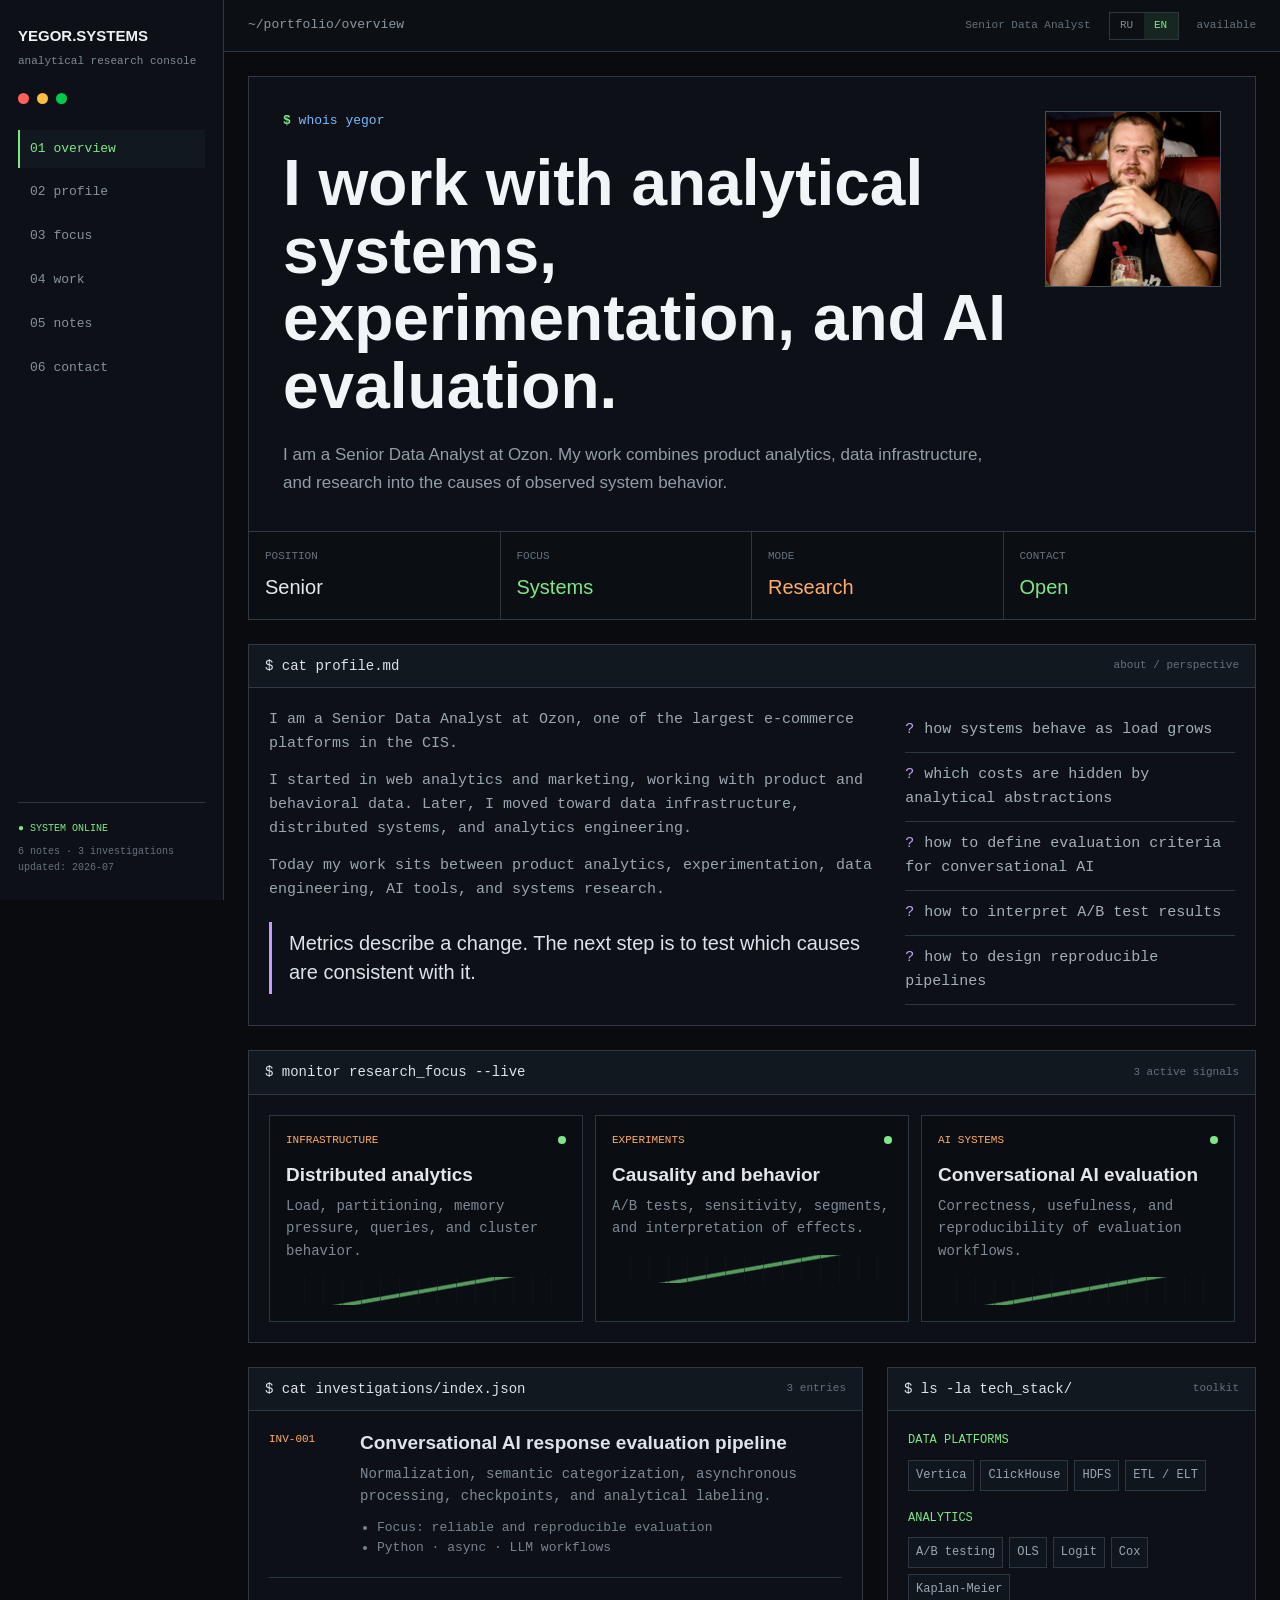
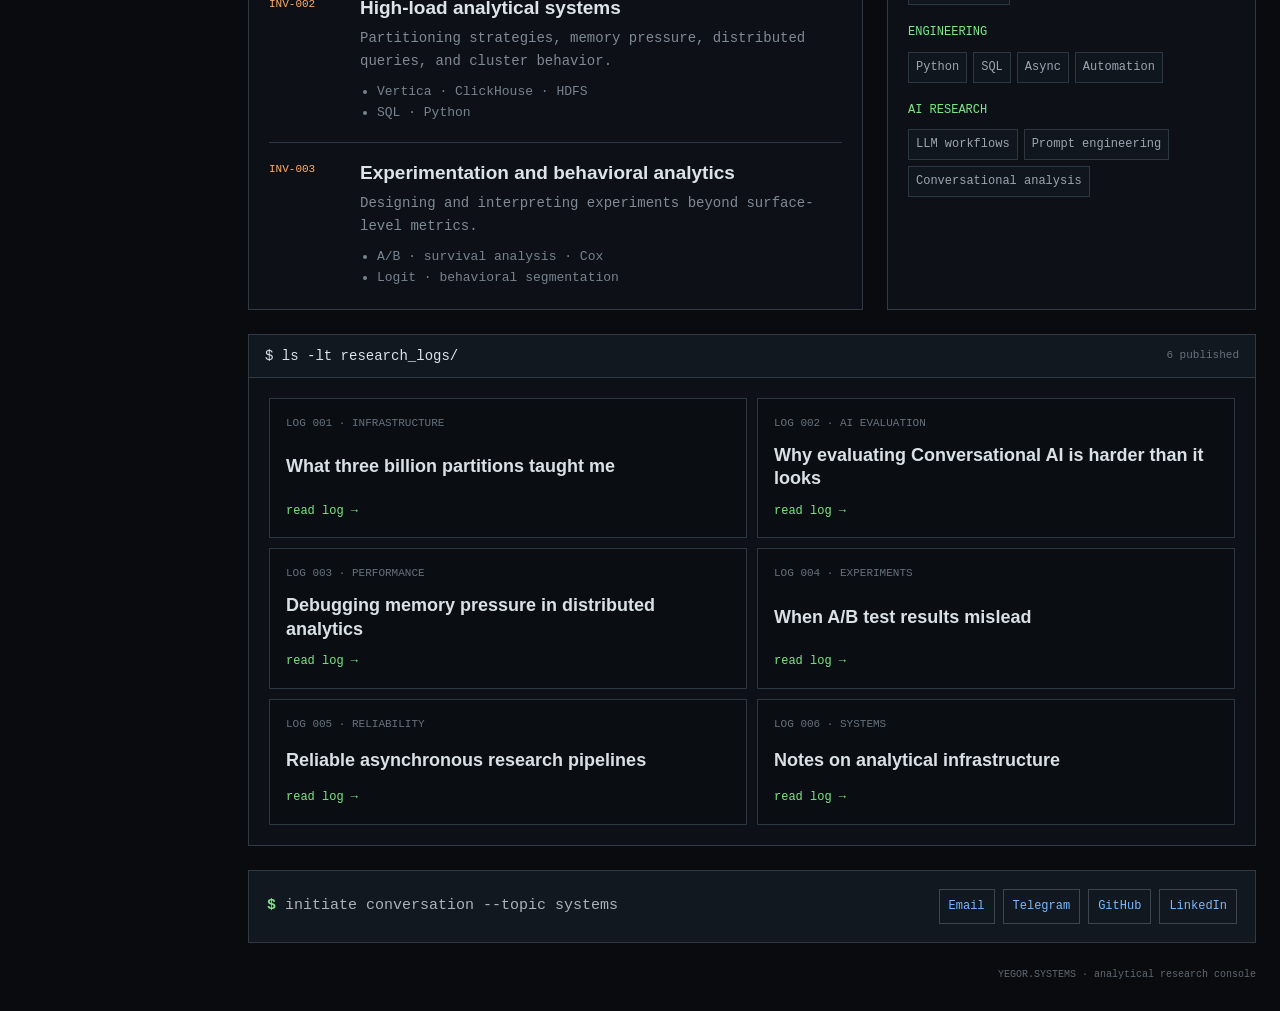
==== en/index.html @ 02c8247c "Add English locale and improve typography" ====
<!DOCTYPE html>
<html lang="en">
<head>
    <meta charset="UTF-8">
    <meta name="viewport" content="width=device-width, initial-scale=1.0">
    <meta name="description" content="Yegor Lukyanov's portfolio: analytical systems, experimentation, data infrastructure, and AI evaluation.">
    <title>Yegor Lukyanov | Analytical Systems</title>
    <link rel="canonical" href="https://luckyenough64.github.io/portfolio/en/">
    <link rel="alternate" hreflang="ru" href="https://luckyenough64.github.io/portfolio/">
    <link rel="alternate" hreflang="en" href="https://luckyenough64.github.io/portfolio/en/">
    <link rel="alternate" hreflang="x-default" href="https://luckyenough64.github.io/portfolio/">
    <link rel="stylesheet" href="../style.css">
    <script src="../site.js" defer></script>
</head>
<body data-language="en" data-locale-home="true">
    <div class="app">
        <aside class="sidebar" id="sidebar">
            <div class="sidebar-brand">YEGOR.SYSTEMS</div>
            <div class="sidebar-role">analytical research console</div>
            <div class="buttons" aria-label="Terminal easter eggs"><span class="button close"></span><span class="button minimize"></span><span class="button maximize"></span></div>
            <nav class="sidebar-nav" aria-label="Navigation"><a class="active" href="#overview">01 overview</a><a href="#about">02 profile</a><a href="#focus">03 focus</a><a href="#work">04 work</a><a href="#logs">05 notes</a><a href="#contacts">06 contact</a></nav>
            <div class="sidebar-footer"><div class="system-online">● SYSTEM ONLINE</div><div>6 notes · 3 investigations</div><div>updated: 2026-07</div></div>
        </aside>
        <main class="main">
            <header class="toolbar"><button class="mobile-menu" type="button" aria-controls="sidebar" aria-expanded="false">≡</button><span class="toolbar-crumb">~/portfolio/overview</span><div class="toolbar-meta"><span>Senior Data Analyst</span><nav class="language-switch" aria-label="Language"><a data-language="ru" href="../index.html">RU</a><a class="active" data-language="en" href="index.html" aria-current="page">EN</a></nav><span>available</span></div></header>
            <div class="dashboard">
                <section id="overview">
                    <div class="identity"><div><div class="command"><b>$</b> whois yegor</div><h1>I work with analytical systems, experimentation, and AI evaluation.</h1><p class="identity-copy">I am a Senior Data Analyst at Ozon. My work combines product analytics, data infrastructure, and research into the causes of observed system behavior.</p></div><img class="profile-photo" src="../photo-000.jpg" alt="Yegor Lukyanov"></div>
                    <div class="status-grid" aria-label="Profile summary"><div class="status-item"><div class="status-label">position</div><div class="status-value">Senior</div></div><div class="status-item"><div class="status-label">focus</div><div class="status-value green">Systems</div></div><div class="status-item"><div class="status-label">mode</div><div class="status-value orange">Research</div></div><div class="status-item"><div class="status-label">contact</div><div class="status-value green">Open</div></div></div>
                </section>
                <section class="console-section" id="about">
                    <header class="section-header"><h2>$ cat profile.md</h2><span>about / perspective</span></header>
                    <div class="section-body about-grid"><div class="about-copy"><p>I am a Senior Data Analyst at Ozon, one of the largest e-commerce platforms in the CIS.</p><p>I started in web analytics and marketing, working with product and behavioral data. Later, I moved toward data infrastructure, distributed systems, and analytics engineering.</p><p>Today my work sits between product analytics, experimentation, data engineering, AI tools, and systems research.</p><div class="about-quote">Metrics describe a change. The next step is to test which causes are consistent with it.</div></div><ul class="interest-list"><li>how systems behave as load grows</li><li>which costs are hidden by analytical abstractions</li><li>how to define evaluation criteria for conversational AI</li><li>how to interpret A/B test results</li><li>how to design reproducible pipelines</li></ul></div>
                </section>
                <section class="console-section" id="focus">
                    <header class="section-header"><h2>$ monitor research_focus --live</h2><span>3 active signals</span></header>
                    <div class="section-body signals"><article class="signal"><div class="signal-top"><small>INFRASTRUCTURE</small><i class="signal-dot"></i></div><h3>Distributed analytics</h3><p>Load, partitioning, memory pressure, queries, and cluster behavior.</p><div class="trace"></div></article><article class="signal"><div class="signal-top"><small>EXPERIMENTS</small><i class="signal-dot"></i></div><h3>Causality and behavior</h3><p>A/B tests, sensitivity, segments, and interpretation of effects.</p><div class="trace"></div></article><article class="signal"><div class="signal-top"><small>AI SYSTEMS</small><i class="signal-dot"></i></div><h3>Conversational AI evaluation</h3><p>Correctness, usefulness, and reproducibility of evaluation workflows.</p><div class="trace"></div></article></div>
                </section>
                <div class="workspace" id="work">
                    <section class="console-section"><header class="section-header"><h2>$ cat investigations/index.json</h2><span>3 entries</span></header><div class="section-body"><article class="investigation"><span class="investigation-code">INV-001</span><div><h3>Conversational AI response evaluation pipeline</h3><p>Normalization, semantic categorization, asynchronous processing, checkpoints, and analytical labeling.</p><ul><li>Focus: reliable and reproducible evaluation</li><li>Python · async · LLM workflows</li></ul></div></article><article class="investigation"><span class="investigation-code">INV-002</span><div><h3>High-load analytical systems</h3><p>Partitioning strategies, memory pressure, distributed queries, and cluster behavior.</p><ul><li>Vertica · ClickHouse · HDFS</li><li>SQL · Python</li></ul></div></article><article class="investigation"><span class="investigation-code">INV-003</span><div><h3>Experimentation and behavioral analytics</h3><p>Designing and interpreting experiments beyond surface-level metrics.</p><ul><li>A/B · survival analysis · Cox</li><li>Logit · behavioral segmentation</li></ul></div></article></div></section>
                    <section class="console-section"><header class="section-header"><h2>$ ls -la tech_stack/</h2><span>toolkit</span></header><div class="section-body technology-groups"><div class="technology-group"><h3>Data platforms</h3><div class="tags"><span class="tag">Vertica</span><span class="tag">ClickHouse</span><span class="tag">HDFS</span><span class="tag">ETL / ELT</span></div></div><div class="technology-group"><h3>Analytics</h3><div class="tags"><span class="tag">A/B testing</span><span class="tag">OLS</span><span class="tag">Logit</span><span class="tag">Cox</span><span class="tag">Kaplan-Meier</span></div></div><div class="technology-group"><h3>Engineering</h3><div class="tags"><span class="tag">Python</span><span class="tag">SQL</span><span class="tag">Async</span><span class="tag">Automation</span></div></div><div class="technology-group"><h3>AI research</h3><div class="tags"><span class="tag">LLM workflows</span><span class="tag">Prompt engineering</span><span class="tag">Conversational analysis</span></div></div></div></section>
                </div>
                <section class="console-section" id="logs"><header class="section-header"><h2>$ ls -lt research_logs/</h2><span>6 published</span></header><div class="section-body logs"><a class="log-card" href="blog/3-billion-partitions.html"><time>LOG 001 · INFRASTRUCTURE</time><h3>What three billion partitions taught me</h3><span>read log →</span></a><a class="log-card" href="blog/conversational-ai-evaluation.html"><time>LOG 002 · AI EVALUATION</time><h3>Why evaluating Conversational AI is harder than it looks</h3><span>read log →</span></a><a class="log-card" href="blog/memory-pressure.html"><time>LOG 003 · PERFORMANCE</time><h3>Debugging memory pressure in distributed analytics</h3><span>read log →</span></a><a class="log-card" href="blog/ab-tests-lie.html"><time>LOG 004 · EXPERIMENTS</time><h3>When A/B test results mislead</h3><span>read log →</span></a><a class="log-card" href="blog/research-pipelines.html"><time>LOG 005 · RELIABILITY</time><h3>Reliable asynchronous research pipelines</h3><span>read log →</span></a><a class="log-card" href="blog/analytical-infrastructure-notes.html"><time>LOG 006 · SYSTEMS</time><h3>Notes on analytical infrastructure</h3><span>read log →</span></a></div></section>
                <section class="contactbar" id="contacts"><p><b>$</b> initiate conversation --topic systems</p><div class="contact-links"><a href="mailto:yegor2010yy@yahoo.com">Email</a><a href="https://t.me/luckyenough" target="_blank" rel="noopener noreferrer">Telegram</a><a href="https://github.com/Luckyenough64" target="_blank" rel="noopener noreferrer">GitHub</a><a href="https://www.linkedin.com/in/luckyenough/" target="_blank" rel="noopener noreferrer">LinkedIn</a></div></section>
                <footer class="page-footer">YEGOR.SYSTEMS · analytical research console</footer>
            </div>
        </main>
    </div>
</body>
</html>
---- style.css ----
:root {
    --bg: #090b0f;
    --panel: #0d1117;
    --panel-raised: #121820;
    --panel-deep: #0a0e13;
    --border: #2d3741;
    --border-strong: #45515d;
    --text: #c9d0d7;
    --text-strong: #eef2f6;
    --muted: #7f8a95;
    --faint: #66717c;
    --green: #7ee787;
    --blue: #78b9ff;
    --orange: #ffac66;
    --purple: #c49cff;
    --sidebar: 224px;
}

* {
    box-sizing: border-box;
    margin: 0;
    padding: 0;
}

html {
    scroll-behavior: smooth;
    scrollbar-color: var(--border-strong) var(--bg);
    scrollbar-width: thin;
}

body {
    background: var(--bg);
    color: var(--text);
    font-family: "Courier New", Courier, monospace;
    font-size: 15px;
    line-height: 1.6;
    min-height: 100vh;
}

body::-webkit-scrollbar {
    width: 10px;
}

body::-webkit-scrollbar-track {
    background: var(--bg);
}

body::-webkit-scrollbar-thumb {
    background: var(--border-strong);
    border: 2px solid var(--bg);
    border-radius: 999px;
}

a {
    color: inherit;
    text-decoration: none;
}

button {
    font: inherit;
}

.app {
    display: grid;
    grid-template-columns: var(--sidebar) minmax(0, 1fr);
    min-height: 100vh;
}

.sidebar {
    background: var(--panel);
    border-right: 1px solid var(--border);
    display: flex;
    flex-direction: column;
    height: 100vh;
    padding: 24px 18px;
    position: sticky;
    top: 0;
    z-index: 20;
}

.sidebar-brand {
    color: var(--text-strong);
    font-family: Arial, sans-serif;
    font-size: 15px;
    font-weight: 700;
    margin-bottom: 5px;
}

.sidebar-role {
    color: var(--muted);
    font-size: 11px;
    margin-bottom: 22px;
}

.buttons {
    display: flex;
    gap: 8px;
    margin-bottom: 26px;
}

.button {
    border-radius: 50%;
    cursor: pointer;
    height: 11px;
    transition: box-shadow .2s ease, transform .2s ease;
    width: 11px;
}

.button:hover,
.button:focus-visible {
    box-shadow: 0 0 0 4px rgba(255, 255, 255, .08);
    outline: none;
    transform: scale(1.14);
}

.button.close { background: #ff605c; }
.button.minimize { background: #ffbd44; }
.button.maximize { background: #00ca4e; }

.sidebar-nav {
    display: grid;
    gap: 5px;
}

.sidebar-nav a {
    border-left: 2px solid transparent;
    color: #87919c;
    font-size: 13px;
    padding: 9px 10px;
    transition: background .2s ease, border-color .2s ease, color .2s ease;
}

.sidebar-nav a:hover,
.sidebar-nav a.active {
    background: var(--panel-raised);
    border-left-color: var(--green);
    color: var(--green);
}

.sidebar-footer {
    border-top: 1px solid var(--border);
    color: var(--faint);
    font-size: 10px;
    margin-top: auto;
    padding-top: 18px;
}

.system-online {
    color: var(--green);
    margin-bottom: 7px;
    animation: system-pulse 2.8s ease-in-out infinite;
}

.main {
    min-width: 0;
}

.toolbar {
    align-items: center;
    backdrop-filter: blur(10px);
    background: rgba(13, 17, 23, .94);
    border-bottom: 1px solid var(--border);
    display: flex;
    height: 52px;
    justify-content: space-between;
    padding: 0 24px;
    position: sticky;
    top: 0;
    z-index: 15;
}

.reading-progress {
    background: linear-gradient(90deg, var(--green), var(--blue));
    bottom: -1px;
    height: 2px;
    left: 0;
    position: absolute;
    right: 0;
    transform: scaleX(0);
    transform-origin: left center;
    will-change: transform;
}

.toolbar-crumb {
    color: #8b96a1;
    font-size: 13px;
}

.toolbar-meta {
    align-items: center;
    color: var(--faint);
    display: flex;
    font-size: 11px;
    gap: 18px;
}

.language-switch {
    align-items: center;
    border: 1px solid var(--border);
    display: inline-flex;
    height: 28px;
}

.language-switch a {
    align-items: center;
    color: var(--muted);
    display: flex;
    font-size: 11px;
    height: 100%;
    justify-content: center;
    min-width: 34px;
    transition: background .2s ease, color .2s ease;
}

.language-switch a:hover {
    color: var(--text-strong);
}

.language-switch a.active {
    background: rgba(126, 231, 135, .1);
    color: var(--green);
}

.mobile-menu {
    background: transparent;
    border: 1px solid var(--border);
    color: var(--green);
    cursor: pointer;
    display: none;
    height: 32px;
    width: 36px;
}

.menu-backdrop {
    background: rgba(3, 5, 8, .68);
    border: 0;
    bottom: 0;
    cursor: default;
    left: 0;
    opacity: 0;
    pointer-events: none;
    position: fixed;
    right: 0;
    top: 52px;
    transition: opacity .28s ease, visibility .28s ease;
    visibility: hidden;
    z-index: 25;
}

.menu-backdrop.is-visible {
    opacity: 1;
    pointer-events: auto;
    visibility: visible;
}

body.menu-open {
    overflow: hidden;
}

.dashboard {
    margin: 0 auto;
    max-width: 1320px;
    padding: 24px;
}

.identity {
    background: var(--panel);
    border: 1px solid #313a44;
    display: grid;
    gap: 30px;
    grid-template-columns: minmax(0, 1fr) 176px;
    padding: 34px;
}

.command {
    color: var(--blue);
    font-size: 13px;
    margin-bottom: 18px;
}

.command b {
    color: var(--green);
}

.identity h1 {
    color: #f2f5f7;
    font-family: Arial, sans-serif;
    font-size: clamp(36px, 5vw, 64px);
    font-weight: 650;
    letter-spacing: 0;
    line-height: 1.06;
    margin-bottom: 20px;
    max-width: 900px;
}

.identity-copy {
    color: #929da8;
    font-family: Arial, sans-serif;
    font-size: 17px;
    line-height: 1.65;
    max-width: 780px;
}

.profile-photo {
    aspect-ratio: 1;
    border: 1px solid var(--border-strong);
    filter: contrast(1.06) saturate(.82);
    object-fit: cover;
    width: 176px;
}

.status-grid {
    border: 1px solid #313a44;
    border-top: 0;
    display: grid;
    grid-template-columns: repeat(4, minmax(0, 1fr));
}

.status-item {
    background: #0b0f14;
    border-right: 1px solid var(--border);
    padding: 16px;
}

.status-item:last-child {
    border-right: 0;
}

.status-label {
    color: var(--faint);
    font-size: 11px;
    margin-bottom: 5px;
    text-transform: uppercase;
}

.status-value {
    color: #e4e9ed;
    font-family: Arial, sans-serif;
    font-size: 20px;
}

.status-value.green { color: var(--green); }
.status-value.orange { color: var(--orange); }

.console-section {
    background: var(--panel);
    border: 1px solid #313a44;
    margin-top: 24px;
    scroll-margin-top: 72px;
}

.section-header {
    align-items: center;
    background: var(--panel-raised);
    border-bottom: 1px solid #313a44;
    display: flex;
    justify-content: space-between;
    min-height: 43px;
    padding: 10px 16px;
}

.section-header h2 {
    color: #dce3e9;
    font-size: 14px;
    font-weight: 400;
    letter-spacing: 0;
}

.section-header span {
    color: var(--faint);
    font-size: 11px;
}

.section-body {
    padding: 20px;
}

.about-grid {
    display: grid;
    gap: 24px;
    grid-template-columns: minmax(0, 1.3fr) minmax(260px, .7fr);
}

.about-copy p {
    color: #9ba6b0;
    margin-bottom: 13px;
}

.about-copy p:last-child {
    margin-bottom: 0;
}

.about-quote {
    border-left: 3px solid var(--purple);
    color: #dce3e9;
    font-family: Arial, sans-serif;
    font-size: 20px;
    line-height: 1.45;
    margin-top: 20px;
    padding: 7px 0 7px 17px;
}

.interest-list {
    list-style: none;
}

.interest-list li {
    border-bottom: 1px solid var(--border);
    color: #a4afb8;
    padding: 10px 0;
}

.interest-list li::before {
    color: var(--purple);
    content: "?";
    margin-right: 10px;
}

.signals {
    display: grid;
    gap: 12px;
    grid-template-columns: repeat(3, minmax(0, 1fr));
}

.signal {
    background: var(--panel-deep);
    border: 1px solid var(--border);
    padding: 16px;
}

.signal-top {
    align-items: center;
    display: flex;
    justify-content: space-between;
    margin-bottom: 14px;
}

.signal-top small {
    color: var(--orange);
    font-size: 11px;
}

.signal-dot {
    background: var(--green);
    border-radius: 50%;
    box-shadow: 0 0 0 0 rgba(126, 231, 135, .45);
    height: 8px;
    width: 8px;
    animation: signal-pulse 2.6s ease-out infinite;
}

.signal h3 {
    color: #e1e7ec;
    font-family: Arial, sans-serif;
    font-size: 19px;
    letter-spacing: 0;
    line-height: 1.25;
    margin-bottom: 8px;
}

.signal p {
    color: var(--muted);
    font-size: 14px;
}

.trace {
    background:
        repeating-linear-gradient(90deg, transparent 0 18px, #17212a 19px),
        linear-gradient(170deg, transparent 46%, var(--green) 48%, var(--green) 51%, transparent 53%);
    height: 28px;
    margin-top: 15px;
    opacity: .65;
    animation: trace-drift 8s linear infinite;
}

.workspace {
    display: grid;
    gap: 24px;
    grid-template-columns: minmax(0, 1.25fr) minmax(300px, .75fr);
    margin-top: 24px;
}

.workspace .console-section {
    margin-top: 0;
}

.investigation {
    align-items: start;
    border-bottom: 1px solid var(--border);
    display: grid;
    gap: 15px;
    grid-template-columns: 76px minmax(0, 1fr);
    padding: 18px 0;
}

.investigation:first-child { padding-top: 0; }
.investigation:last-child { border-bottom: 0; padding-bottom: 0; }

.investigation-code {
    color: var(--orange);
    font-size: 11px;
}

.investigation h3 {
    color: #dce3e9;
    font-family: Arial, sans-serif;
    font-size: 19px;
    letter-spacing: 0;
    line-height: 1.28;
    margin-bottom: 7px;
}

.investigation p {
    color: var(--muted);
    font-size: 14px;
}

.investigation ul {
    color: #77838e;
    font-size: 13px;
    margin: 10px 0 0 17px;
}

.technology-groups {
    display: grid;
    gap: 18px;
}

.technology-group h3 {
    color: var(--green);
    font-size: 12px;
    font-weight: 400;
    margin-bottom: 9px;
    text-transform: uppercase;
}

.tags {
    display: flex;
    flex-wrap: wrap;
    gap: 6px;
}

.tag {
    background: #10161e;
    border: 1px solid var(--border);
    color: #9ba6b0;
    font-size: 12px;
    padding: 5px 7px;
}

.logs {
    display: grid;
    gap: 10px;
    grid-template-columns: repeat(2, minmax(0, 1fr));
}

.log-card {
    background: var(--panel-deep);
    border: 1px solid var(--border);
    display: flex;
    flex-direction: column;
    justify-content: space-between;
    min-height: 126px;
    padding: 16px;
    transition: background .2s ease, border-color .2s ease, transform .2s ease;
}

.log-card:hover {
    background: #101720;
    border-color: #526170;
    transform: translateY(-2px);
}

.log-card time {
    color: var(--faint);
    font-size: 11px;
}

.log-card h3 {
    color: #d9e0e6;
    font-family: Arial, sans-serif;
    font-size: 18px;
    letter-spacing: 0;
    line-height: 1.32;
    margin: 11px 0;
}

.log-card span {
    color: var(--green);
    font-size: 12px;
}

.contactbar {
    align-items: center;
    background: var(--panel-raised);
    border: 1px solid #313a44;
    display: flex;
    gap: 24px;
    justify-content: space-between;
    margin-top: 24px;
    padding: 18px;
    scroll-margin-top: 72px;
}

.contactbar p {
    color: #a9b3bc;
}

.contactbar p b {
    color: var(--green);
}

.contact-links {
    display: flex;
    flex-wrap: wrap;
    gap: 8px;
}

.contact-links a {
    border: 1px solid #3b4651;
    color: var(--blue);
    font-size: 12px;
    padding: 7px 9px;
    transition: background .2s ease, border-color .2s ease;
}

.contact-links a:hover {
    background: #17202a;
    border-color: var(--blue);
}

.page-footer {
    color: #5f6973;
    font-size: 10px;
    padding: 24px 0 4px;
    text-align: right;
}

/* Article detail */
.article-dashboard {
    margin: 0 auto;
    max-width: 1080px;
    padding: 24px;
}

.article-shell {
    background: var(--panel);
    border: 1px solid #313a44;
}

.article-commandbar {
    align-items: center;
    background: var(--panel-raised);
    border-bottom: 1px solid #313a44;
    color: var(--blue);
    display: flex;
    font-size: 12px;
    justify-content: space-between;
    padding: 12px 16px;
}

.article-commandbar b {
    color: var(--green);
}

.article-body {
    margin: 0 auto;
    max-width: 850px;
    padding: 38px 34px 48px;
}

.back-link,
.next-link {
    color: var(--blue);
    display: inline-block;
    font-size: 12px;
    text-decoration: none;
}

.back-link:hover,
.next-link:hover {
    color: var(--green);
}

.article-hero {
    border-bottom: 1px solid var(--border);
    margin: 27px 0 40px;
    padding-bottom: 30px;
}

.article-kicker {
    color: var(--orange);
    font-size: 12px;
    margin-bottom: 13px;
    text-transform: uppercase;
}

.article h1 {
    color: var(--text-strong);
    font-family: Arial, sans-serif;
    font-size: clamp(34px, 5vw, 50px);
    font-weight: 650;
    letter-spacing: 0;
    line-height: 1.08;
    margin-bottom: 18px;
}

.article-subtitle {
    color: #a0abb5;
    font-family: Arial, sans-serif;
    font-size: 19px;
    line-height: 1.6;
}

.article-stats {
    display: grid;
    gap: 8px;
    grid-template-columns: repeat(3, minmax(0, 1fr));
    margin-top: 24px;
}

.article-stats span {
    background: var(--panel-deep);
    border: 1px solid var(--border);
    color: var(--muted);
    font-size: 12px;
    padding: 11px;
}

.article-stats strong {
    color: var(--green);
    display: block;
    font-family: Arial, sans-serif;
    font-size: 18px;
    margin-bottom: 2px;
}

.article-section {
    margin-bottom: 42px;
}

.article h2 {
    color: var(--green);
    font-family: Arial, sans-serif;
    font-size: 24px;
    letter-spacing: 0;
    line-height: 1.3;
    margin-bottom: 16px;
}

.article h3 {
    color: var(--text-strong);
    font-family: Arial, sans-serif;
    font-size: 18px;
    letter-spacing: 0;
    line-height: 1.4;
    margin-bottom: 8px;
}

.article p {
    color: #aeb7bf;
    font-size: 16px;
    margin-bottom: 14px;
}

.compact-list {
    margin: 14px 0 19px 22px;
}

.compact-list li {
    color: #929da8;
    font-size: 15px;
    margin-bottom: 6px;
}

.article blockquote {
    border-left: 3px solid var(--purple);
    color: #e1e7ec;
    font-family: Arial, sans-serif;
    font-size: 20px;
    line-height: 1.5;
    margin: 23px 0;
    padding: 6px 0 6px 19px;
}

.article-note {
    background: rgba(196, 156, 255, .06);
    border: 1px solid #41384f;
    margin: 22px 0;
    padding: 17px;
}

.article-note p:last-child {
    margin-bottom: 0;
}

.article pre {
    background: #080b0f;
    border: 1px solid var(--border);
    border-left: 3px solid var(--green);
    color: #e6edf3;
    margin: 18px 0;
    overflow-x: auto;
    padding: 16px;
}

.article code {
    color: var(--orange);
    font-family: "Courier New", monospace;
    font-size: 14px;
}

.lesson-list {
    display: grid;
    gap: 12px;
    grid-template-columns: repeat(2, minmax(0, 1fr));
}

.lesson-list > div {
    background: var(--panel-deep);
    border: 1px solid var(--border);
    border-left: 3px solid var(--orange);
    padding: 15px;
}

.lesson-list span {
    color: var(--orange);
    display: block;
    font-size: 10px;
    margin-bottom: 7px;
}

.lesson-list p {
    color: var(--muted);
    font-size: 13px;
    margin-bottom: 0;
}

.article-conclusion {
    border-top: 1px solid var(--border);
    padding-top: 32px;
}

.article-nav {
    align-items: center;
    border-top: 1px solid var(--border);
    display: flex;
    gap: 18px;
    justify-content: space-between;
    margin-top: 48px;
    padding-top: 25px;
}

/* Traffic light modal */
.traffic-overlay {
    align-items: center;
    background: rgba(4, 6, 9, .78);
    display: none;
    inset: 0;
    justify-content: center;
    padding: 22px;
    position: fixed;
    z-index: 100;
}

.traffic-overlay.is-open { display: flex; }

.traffic-modal {
    background: var(--panel);
    border: 1px solid var(--border-strong);
    box-shadow: 0 24px 80px rgba(0, 0, 0, .62);
    max-width: 600px;
    width: 100%;
}

.traffic-modal-header {
    align-items: center;
    background: var(--panel-raised);
    border-bottom: 1px solid var(--border);
    display: flex;
    gap: 10px;
    padding: 12px 15px;
}

.traffic-dot {
    border-radius: 50%;
    height: 9px;
    width: 9px;
}

.traffic-dot.close { background: #ff605c; }
.traffic-dot.minimize { background: #ffbd44; }
.traffic-dot.maximize { background: #00ca4e; }

.traffic-modal-title {
    color: var(--muted);
    font-size: 11px;
}

.traffic-modal-body {
    padding: 23px;
}

.traffic-modal-body h2 {
    color: var(--text-strong);
    font-family: Arial, sans-serif;
    font-size: 22px;
    letter-spacing: 0;
    margin-bottom: 13px;
}

.traffic-modal-body p,
.traffic-modal-body li {
    color: #a8b2bb;
}

.traffic-modal-body p { margin-bottom: 13px; }
.traffic-modal-body ul { margin: 12px 0 18px 21px; }

.traffic-modal-actions {
    display: flex;
    flex-wrap: wrap;
    gap: 9px;
    margin-top: 19px;
}

.traffic-action {
    background: var(--panel-raised);
    border: 1px solid var(--border-strong);
    color: var(--blue);
    cursor: pointer;
    font-size: 11px;
    padding: 8px 11px;
}

.traffic-action.primary {
    border-color: var(--green);
    color: var(--green);
}

.traffic-action:hover { background: #18212b; }

/* Motion system */
.boot-item {
    opacity: 0;
    transform: translateY(10px);
}

.boot-item.is-visible {
    opacity: 1;
    transform: translateY(0);
    transition: opacity .42s ease var(--boot-delay, 0ms), transform .42s ease var(--boot-delay, 0ms);
}

.reveal-item {
    opacity: 0;
    transform: translateY(18px);
}

.reveal-item.is-visible {
    opacity: 1;
    transform: translateY(0);
    transition: opacity .52s ease, transform .52s ease;
}

@keyframes system-pulse {
    0%, 100% { opacity: .66; }
    50% { opacity: 1; }
}

@keyframes signal-pulse {
    0% { box-shadow: 0 0 0 0 rgba(126, 231, 135, .42); }
    60%, 100% { box-shadow: 0 0 0 7px rgba(126, 231, 135, 0); }
}

@keyframes trace-drift {
    from { background-position: 0 0, 0 0; }
    to { background-position: 38px 0, 0 0; }
}

@media (min-width: 1500px) {
    body { font-size: 16px; }
    .dashboard { max-width: 1420px; }
    .identity-copy { font-size: 18px; }
    .signal p, .investigation p { font-size: 15px; }
    .investigation ul { font-size: 14px; }
    .tag { font-size: 13px; }
    .log-card span, .contact-links a { font-size: 13px; }
}

@media (max-width: 980px) {
    .app { grid-template-columns: 1fr; }

    .sidebar {
        border-bottom: 0;
        border-right: 1px solid var(--border-strong);
        box-shadow: 20px 0 60px rgba(0, 0, 0, .48);
        display: flex;
        height: calc(100dvh - 52px);
        opacity: 0;
        overflow-y: auto;
        padding: 22px 18px;
        pointer-events: none;
        position: fixed;
        top: 52px;
        transform: translateX(-104%);
        transition: opacity .28s ease, transform .28s cubic-bezier(.22, 1, .36, 1), visibility .28s ease;
        visibility: hidden;
        width: min(340px, 88vw);
        z-index: 30;
    }

    .sidebar.is-open {
        opacity: 1;
        pointer-events: auto;
        transform: translateX(0);
        visibility: visible;
    }

    .buttons { margin-bottom: 18px; }
    .sidebar-nav { grid-template-columns: 1fr; }
    .sidebar-nav a { font-size: 14px; padding: 11px 12px; }
    .sidebar-footer { display: block; margin-top: 28px; }
    .mobile-menu { display: block; }
    .toolbar { padding: 0 16px; }
    .signals, .status-grid { grid-template-columns: repeat(2, minmax(0, 1fr)); }
    .workspace, .about-grid { grid-template-columns: 1fr; }
    .article-dashboard { padding: 16px; }
}

@media (max-width: 640px) {
    body { font-size: 15px; line-height: 1.68; }
    .dashboard, .article-dashboard { padding: 12px; }
    .toolbar { background: var(--panel); height: 60px; padding: 0 12px; }
    .toolbar-crumb { font-size: 13px; }
    .toolbar-meta > span { display: none; }
    .toolbar-meta { display: flex; gap: 0; }
    .language-switch { height: 34px; }
    .language-switch a { font-size: 12px; min-width: 38px; }
    .mobile-menu { height: 44px; font-size: 22px; width: 44px; }
    .menu-backdrop { top: 60px; }
    .sidebar { height: calc(100dvh - 60px); top: 60px; }
    .sidebar-brand { font-size: 16px; }
    .sidebar-role { font-size: 12px; }
    .sidebar-nav a { font-size: 15px; min-height: 46px; padding: 11px 12px; }
    .identity { grid-template-columns: 1fr; padding: 20px; }
    .profile-photo { grid-row: 1; width: 132px; }
    .command { font-size: 14px; margin-bottom: 16px; }
    .identity h1 { font-size: 34px; line-height: 1.1; }
    .identity-copy { font-size: 17px; line-height: 1.68; }
    .signals, .logs, .status-grid, .lesson-list, .article-stats { grid-template-columns: 1fr; }
    .status-item { border-bottom: 1px solid var(--border); border-right: 0; padding: 18px; }
    .status-item:last-child { border-bottom: 0; }
    .status-label { font-size: 12px; }
    .status-value { font-size: 22px; }
    .section-header { gap: 12px; min-height: 48px; padding: 11px 14px; }
    .section-header h2 { font-size: 14px; }
    .section-header span { font-size: 11px; text-align: right; }
    .section-body { padding: 18px; }
    .about-copy p { font-size: 16px; }
    .about-quote { font-size: 19px; }
    .interest-list li { font-size: 15px; padding: 12px 0; }
    .signal { padding: 17px; }
    .signal h3 { font-size: 19px; }
    .signal p { font-size: 14px; }
    .investigation { grid-template-columns: 1fr; }
    .investigation-code { font-size: 12px; }
    .investigation h3 { font-size: 18px; }
    .investigation p { font-size: 14px; }
    .investigation ul { font-size: 13px; }
    .technology-group h3 { font-size: 12px; }
    .tag { font-size: 12px; padding: 6px 8px; }
    .log-card { min-height: 140px; padding: 17px; }
    .log-card time { font-size: 11px; }
    .log-card h3 { font-size: 18px; }
    .log-card span { font-size: 13px; }
    .contactbar { align-items: flex-start; flex-direction: column; }
    .contactbar p { font-size: 14px; }
    .contact-links a { font-size: 13px; min-height: 40px; padding: 9px 11px; }
    .article-body { padding: 28px 19px 38px; }
    .article h1 { font-size: 32px; }
    .article-subtitle { font-size: 17px; }
    .article-stats span { font-size: 13px; }
    .article-stats strong { font-size: 20px; }
    .article h2 { font-size: 24px; }
    .article h3 { font-size: 18px; }
    .article p { font-size: 16px; }
    .compact-list li { font-size: 15px; }
    .article blockquote { font-size: 18px; }
    .lesson-list p { font-size: 14px; }
    .back-link, .next-link { font-size: 13px; }
    .article-nav { align-items: flex-start; flex-direction: column; }
}

@media (prefers-reduced-motion: reduce) {
    html { scroll-behavior: auto; }
    *, *::before, *::after {
        animation-duration: .01ms !important;
        animation-iteration-count: 1 !important;
        scroll-behavior: auto !important;
        transition-duration: .01ms !important;
    }

    .boot-item,
    .reveal-item {
        opacity: 1 !important;
        transform: none !important;
    }
}
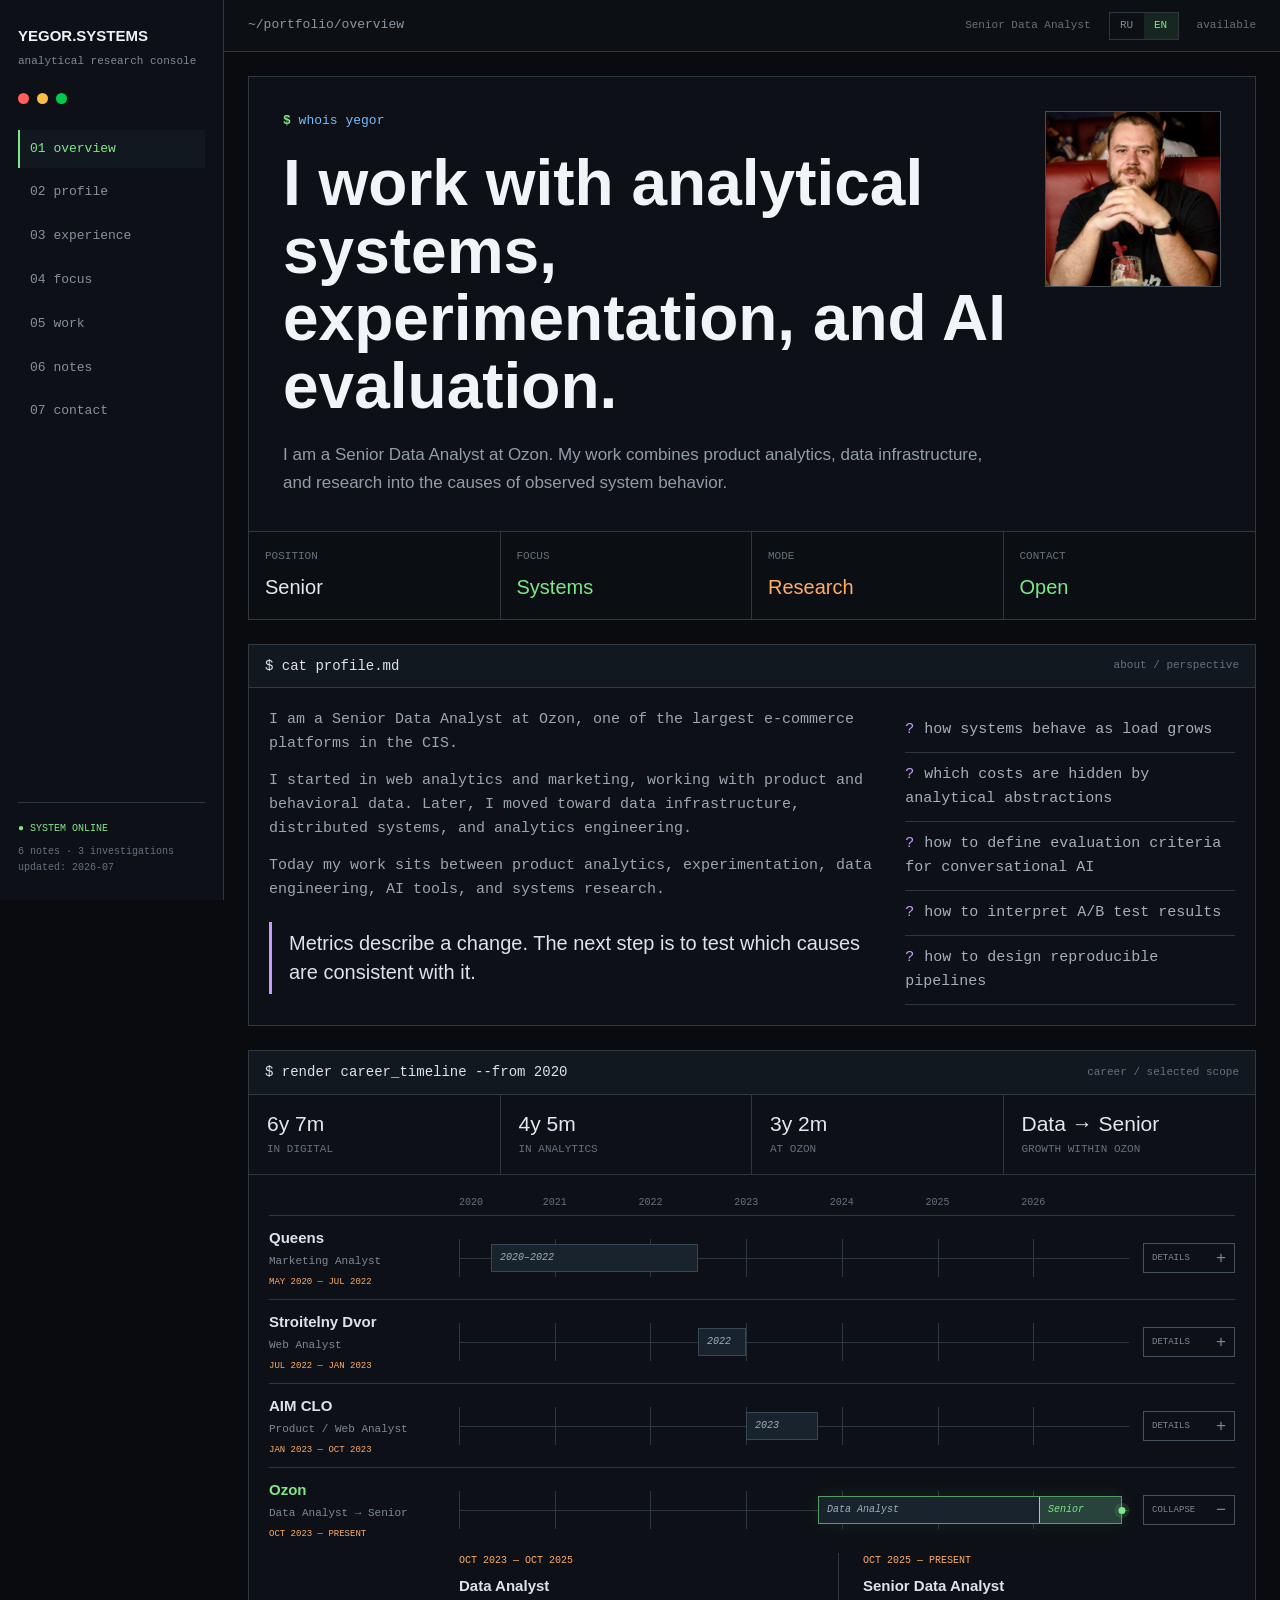
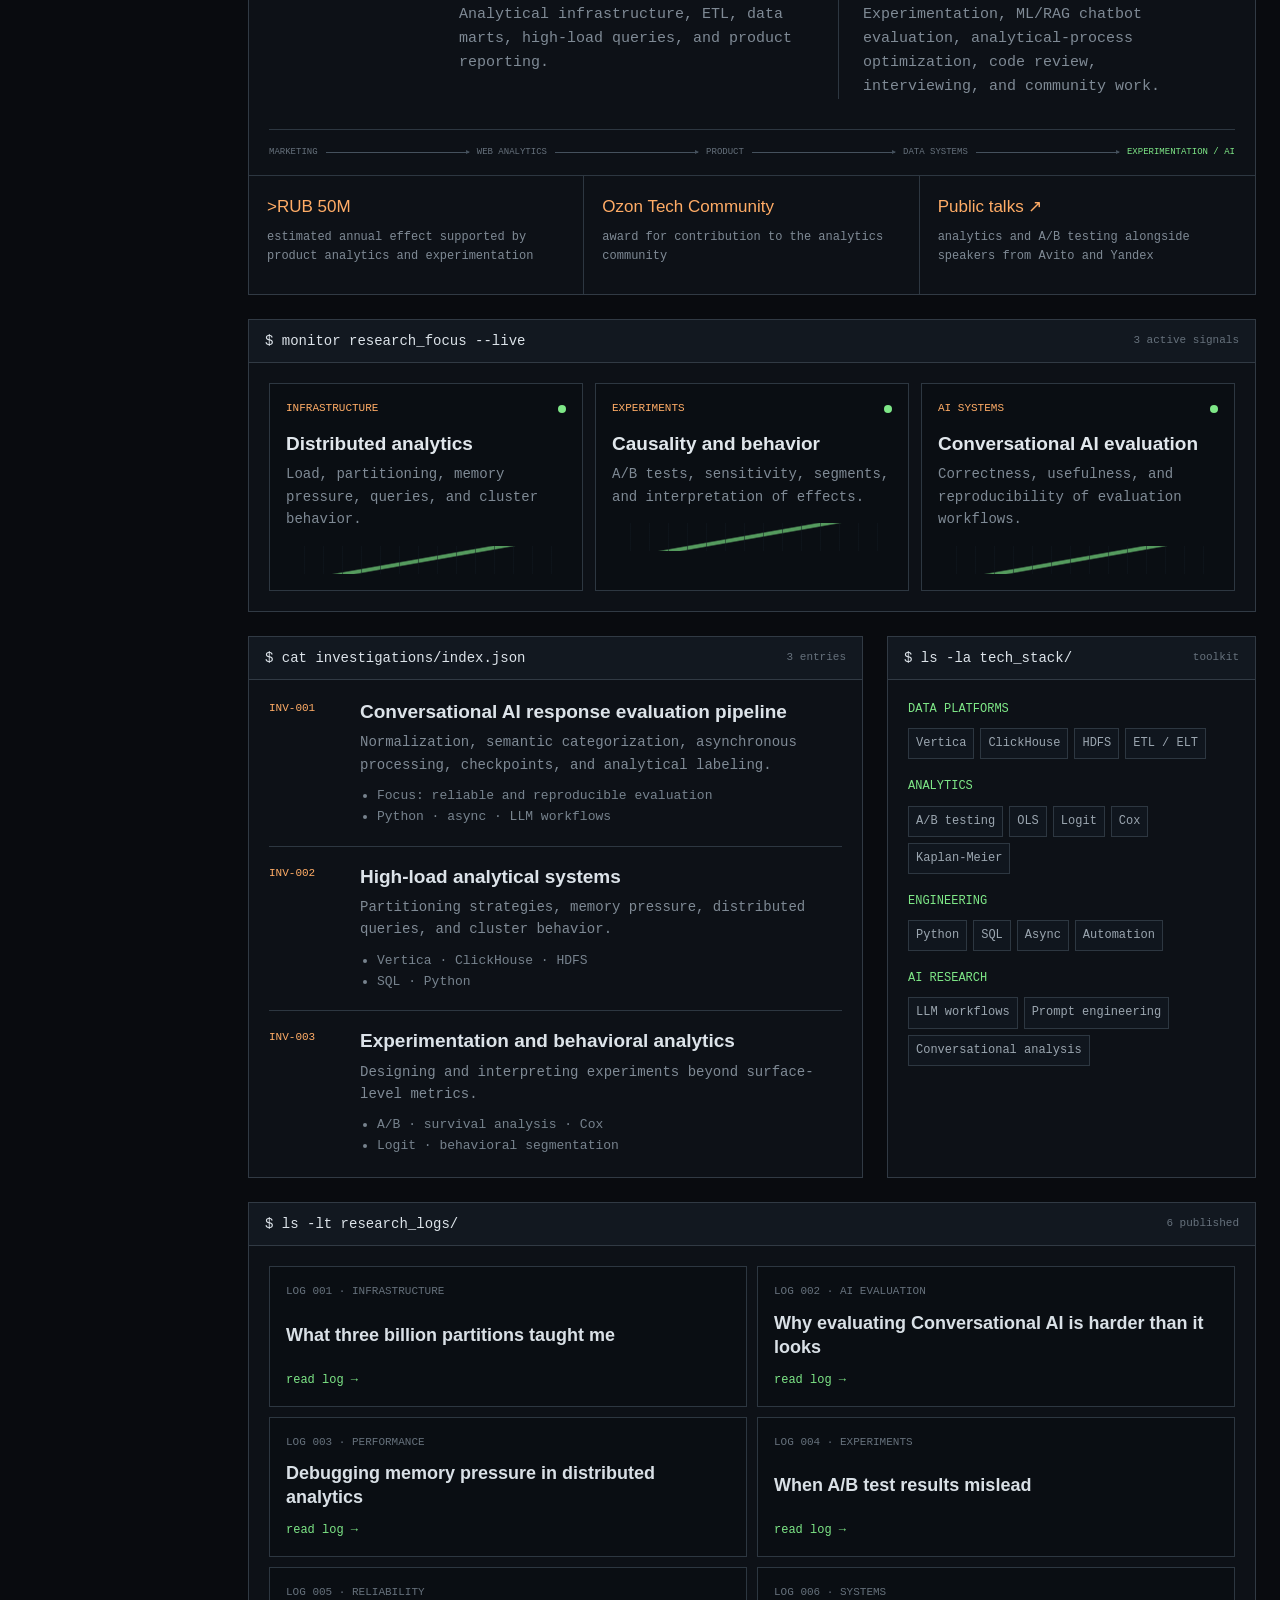
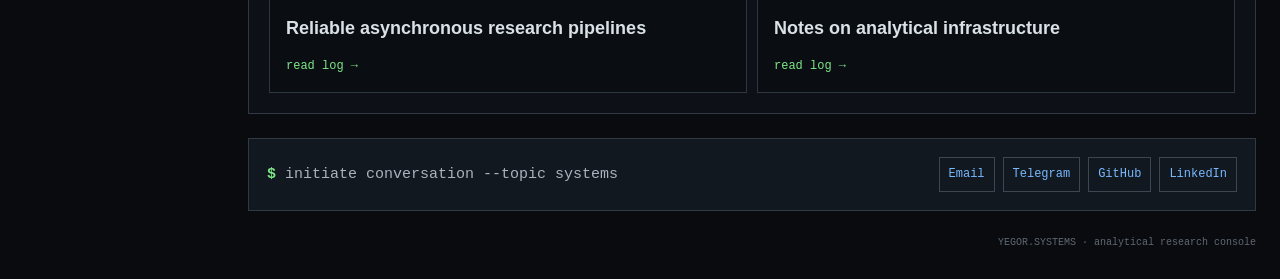
==== commit 8bc9ae80: "Add interactive career timeline" ====
--- a/en/index.html
+++ b/en/index.html
@@ -18,7 +18,7 @@
             <div class="sidebar-brand">YEGOR.SYSTEMS</div>
             <div class="sidebar-role">analytical research console</div>
             <div class="buttons" aria-label="Terminal easter eggs"><span class="button close"></span><span class="button minimize"></span><span class="button maximize"></span></div>
-            <nav class="sidebar-nav" aria-label="Navigation"><a class="active" href="#overview">01 overview</a><a href="#about">02 profile</a><a href="#focus">03 focus</a><a href="#work">04 work</a><a href="#logs">05 notes</a><a href="#contacts">06 contact</a></nav>
+            <nav class="sidebar-nav" aria-label="Navigation"><a class="active" href="#overview">01 overview</a><a href="#about">02 profile</a><a href="#experience">03 experience</a><a href="#focus">04 focus</a><a href="#work">05 work</a><a href="#logs">06 notes</a><a href="#contacts">07 contact</a></nav>
             <div class="sidebar-footer"><div class="system-online">● SYSTEM ONLINE</div><div>6 notes · 3 investigations</div><div>updated: 2026-07</div></div>
         </aside>
         <main class="main">
@@ -31,6 +31,21 @@
                 <section class="console-section" id="about">
                     <header class="section-header"><h2>$ cat profile.md</h2><span>about / perspective</span></header>
                     <div class="section-body about-grid"><div class="about-copy"><p>I am a Senior Data Analyst at Ozon, one of the largest e-commerce platforms in the CIS.</p><p>I started in web analytics and marketing, working with product and behavioral data. Later, I moved toward data infrastructure, distributed systems, and analytics engineering.</p><p>Today my work sits between product analytics, experimentation, data engineering, AI tools, and systems research.</p><div class="about-quote">Metrics describe a change. The next step is to test which causes are consistent with it.</div></div><ul class="interest-list"><li>how systems behave as load grows</li><li>which costs are hidden by analytical abstractions</li><li>how to define evaluation criteria for conversational AI</li><li>how to interpret A/B test results</li><li>how to design reproducible pipelines</li></ul></div>
+                </section>
+                <section class="console-section career-section" id="experience">
+                    <header class="section-header"><h2>$ render career_timeline --from 2020</h2><span>career / selected scope</span></header>
+                    <div class="section-body career-body">
+                        <div class="career-summary" aria-label="Experience summary"><div><strong data-duration-start="2020-05">6y 2m</strong><span>in digital</span></div><div><strong data-duration-start="2022-07">4y</strong><span>in analytics</span></div><div><strong data-duration-start="2023-10">2y 9m</strong><span>at Ozon</span></div><div><strong>Data → Senior</strong><span>growth within Ozon</span></div></div>
+                        <div class="career-chart" aria-label="Career timeline since 2020">
+                            <div class="career-years" aria-hidden="true"><span></span><div><i>2020</i><i>2021</i><i>2022</i><i>2023</i><i>2024</i><i>2025</i><i>2026</i></div><span></span></div>
+                            <details class="career-row" data-career-start="2020-05" data-career-end="2022-07" style="--career-start: 4.8%; --career-width: 30.9%;"><summary><span class="career-place"><strong>Queens</strong><small>Marketing Analyst</small><time>May 2020 — Jul 2022</time></span><span class="career-track"><i class="career-bar"><b>2020–2022</b></i></span><span class="career-toggle" aria-hidden="true"><i class="career-toggle-open">details</i><i class="career-toggle-close">collapse</i></span></summary><div class="career-detail"><p>Marketing analytics, performance channels with a monthly budget above RUB 1M, website prototyping, and work across the digital product cycle.</p><div class="career-tags"><span>acquisition</span><span>web analytics</span><span>SEO</span><span>product briefs</span></div></div></details>
+                            <details class="career-row" data-career-start="2022-07" data-career-end="2023-01" style="--career-start: 35.7%; --career-width: 7.2%;"><summary><span class="career-place"><strong>Stroitelny Dvor</strong><small>Web Analyst</small><time>Jul 2022 — Jan 2023</time></span><span class="career-track"><i class="career-bar"><b>2022</b></i></span><span class="career-toggle" aria-hidden="true"><i class="career-toggle-open">details</i><i class="career-toggle-close">collapse</i></span></summary><div class="career-detail"><p>BI reporting, analytics automation, Vertica, statistical research, and A/B testing.</p><div class="career-tags"><span>Power BI</span><span>DataLens</span><span>Vertica</span><span>KNIME</span><span>Python</span></div></div></details>
+                            <details class="career-row" data-career-start="2023-01" data-career-end="2023-10" style="--career-start: 42.9%; --career-width: 10.7%;"><summary><span class="career-place"><strong>AIM CLO</strong><small>Product / Web Analyst</small><time>Jan 2023 — Oct 2023</time></span><span class="career-track"><i class="career-bar"><b>2023</b></i></span><span class="career-toggle" aria-hidden="true"><i class="career-toggle-open">details</i><i class="career-toggle-close">collapse</i></span></summary><div class="career-detail"><p>Product and user-behavior research, metrics and A/B tests, a GA4 migration, API-based ETL, and product-metric forecasting.</p><div class="career-tags"><span>product analytics</span><span>GA4</span><span>ETL</span><span>forecasting</span><span>Python / R</span></div></div></details>
+                            <details class="career-row career-row-current" data-career-start="2023-10" data-career-end="present" style="--career-start: 53.6%; --career-width: 39.6%;" open><summary><span class="career-place"><strong>Ozon</strong><small>Data Analyst → Senior</small><time>Oct 2023 — present</time></span><span class="career-track"><i class="career-bar career-bar-ozon"><b>Data Analyst</b><b>Senior</b></i></span><span class="career-toggle" aria-hidden="true"><i class="career-toggle-open">details</i><i class="career-toggle-close">collapse</i></span></summary><div class="career-detail career-detail-ozon"><div><time>Oct 2023 — Oct 2025</time><h3>Data Analyst</h3><p>Analytical infrastructure, ETL, data marts, high-load queries, and product reporting.</p></div><div><time>Oct 2025 — present</time><h3>Senior Data Analyst</h3><p>Experimentation, ML/RAG chatbot evaluation, analytical-process optimization, code review, interviewing, and community work.</p></div></div></details>
+                        </div>
+                        <div class="career-progression"><span>MARKETING</span><i></i><span>WEB ANALYTICS</span><i></i><span>PRODUCT</span><i></i><span>DATA SYSTEMS</span><i></i><span>EXPERIMENTATION / AI</span></div>
+                        <div class="career-impact" aria-label="Selected outcomes"><div><strong>&gt;RUB 50M</strong><p>estimated annual effect supported by product analytics and experimentation</p></div><div><strong>Ozon Tech Community</strong><p>award for contribution to the analytics community</p></div><a href="https://t.me/trisigma_avito/155" target="_blank" rel="noopener noreferrer"><strong>Public talks ↗</strong><p>analytics and A/B testing alongside speakers from Avito and Yandex</p></a></div>
+                    </div>
                 </section>
                 <section class="console-section" id="focus">
                     <header class="section-header"><h2>$ monitor research_focus --live</h2><span>3 active signals</span></header>
--- a/style.css
+++ b/style.css
@@ -414,6 +414,385 @@
     color: var(--purple);
     content: "?";
     margin-right: 10px;
+}
+
+.career-body {
+    padding: 0;
+}
+
+.career-summary {
+    border-bottom: 1px solid var(--border);
+    display: grid;
+    grid-template-columns: repeat(4, minmax(0, 1fr));
+}
+
+.career-summary > div {
+    border-right: 1px solid var(--border);
+    min-width: 0;
+    padding: 16px 18px;
+}
+
+.career-summary > div:last-child {
+    border-right: 0;
+}
+
+.career-summary strong {
+    color: #e2e8ed;
+    display: block;
+    font-family: Arial, sans-serif;
+    font-size: 21px;
+    font-weight: 500;
+    line-height: 1.2;
+}
+
+.career-summary span {
+    color: var(--faint);
+    display: block;
+    font-size: 11px;
+    margin-top: 5px;
+    text-transform: uppercase;
+}
+
+.career-chart {
+    padding: 20px 20px 4px;
+}
+
+.career-years,
+.career-row summary {
+    display: grid;
+    gap: 14px;
+    grid-template-columns: 176px minmax(0, 1fr) 92px;
+}
+
+.career-years {
+    align-items: end;
+    color: var(--faint);
+    font-size: 10px;
+    margin-bottom: 6px;
+}
+
+.career-years > div {
+    height: 14px;
+    position: relative;
+}
+
+.career-years i {
+    font-style: normal;
+    position: absolute;
+    transform: translateX(-50%);
+}
+
+.career-years i:nth-child(1) { left: 0; transform: none; }
+.career-years i:nth-child(2) { left: 14.2857%; }
+.career-years i:nth-child(3) { left: 28.5714%; }
+.career-years i:nth-child(4) { left: 42.8571%; }
+.career-years i:nth-child(5) { left: 57.1428%; }
+.career-years i:nth-child(6) { left: 71.4285%; }
+.career-years i:nth-child(7) { left: 85.7142%; }
+
+.career-row {
+    border-top: 1px solid var(--border);
+}
+
+.career-row summary {
+    align-items: center;
+    cursor: pointer;
+    list-style: none;
+    min-height: 66px;
+    padding: 10px 0;
+}
+
+.career-row summary:hover .career-place strong,
+.career-row summary:hover .career-toggle {
+    color: var(--green);
+}
+
+.career-row summary:hover .career-toggle {
+    border-color: var(--green);
+}
+
+.career-row summary::-webkit-details-marker {
+    display: none;
+}
+
+.career-row summary:focus-visible {
+    outline: 1px solid var(--green);
+    outline-offset: 4px;
+}
+
+.career-place {
+    min-width: 0;
+}
+
+.career-place strong,
+.career-place small {
+    display: block;
+    overflow: hidden;
+    text-overflow: ellipsis;
+    white-space: nowrap;
+}
+
+.career-place strong {
+    color: #dce3e9;
+    font-family: Arial, sans-serif;
+    font-size: 15px;
+    font-weight: 600;
+}
+
+.career-place small {
+    color: var(--muted);
+    font-size: 11px;
+    margin-top: 3px;
+}
+
+.career-place time {
+    color: var(--orange);
+    display: block;
+    font-size: 9px;
+    margin-top: 4px;
+    text-transform: uppercase;
+}
+
+.career-track {
+    background: repeating-linear-gradient(90deg, var(--border) 0 1px, transparent 1px calc(100% / 7));
+    display: block;
+    height: 38px;
+    position: relative;
+}
+
+.career-track::after {
+    background: var(--border);
+    content: "";
+    height: 1px;
+    left: 0;
+    position: absolute;
+    right: 0;
+    top: 50%;
+}
+
+.career-bar {
+    align-items: center;
+    background: #18232d;
+    border: 1px solid #384755;
+    display: flex;
+    height: 28px;
+    left: var(--career-start);
+    min-width: 18px;
+    overflow: visible;
+    position: absolute;
+    top: 5px;
+    transform-origin: left center;
+    width: var(--career-width);
+    z-index: 1;
+    animation: career-fill .72s cubic-bezier(.22, 1, .36, 1) both;
+}
+
+.career-bar > b {
+    color: #9fb0bd;
+    font-size: 10px;
+    font-weight: 400;
+    overflow: hidden;
+    padding: 0 8px;
+    text-overflow: ellipsis;
+    white-space: nowrap;
+}
+
+.career-row-current .career-bar {
+    border-color: rgba(126, 231, 135, .62);
+    box-shadow: 0 0 18px rgba(126, 231, 135, .08);
+}
+
+.career-bar-ozon {
+    align-items: stretch;
+    display: grid;
+    grid-template-columns: 24fr 9fr;
+}
+
+.career-bar-ozon b {
+    align-items: center;
+    display: flex;
+}
+
+.career-bar-ozon b:last-child {
+    background: rgba(126, 231, 135, .16);
+    border-left: 1px solid var(--green);
+    color: var(--green);
+}
+
+.career-row-current .career-track::before {
+    background: var(--green);
+    border-radius: 50%;
+    box-shadow: 0 0 0 4px rgba(126, 231, 135, .12);
+    content: "";
+    height: 7px;
+    left: calc(var(--career-start) + var(--career-width));
+    position: absolute;
+    top: 16px;
+    transform: translateX(-50%);
+    width: 7px;
+    z-index: 2;
+}
+
+.career-toggle {
+    align-items: center;
+    border: 1px solid var(--border-strong);
+    color: var(--muted);
+    display: flex;
+    height: 30px;
+    justify-content: space-between;
+    padding: 0 8px;
+    transition: border-color .2s ease, color .2s ease;
+    width: 92px;
+}
+
+.career-toggle i {
+    font-size: 9px;
+    font-style: normal;
+    text-transform: uppercase;
+}
+
+.career-toggle::after {
+    content: "+";
+    font-family: Arial, sans-serif;
+    font-size: 17px;
+    line-height: 1;
+}
+
+.career-toggle-close { display: none; }
+.career-row[open] .career-toggle-open { display: none; }
+.career-row[open] .career-toggle-close { display: inline; }
+.career-row[open] .career-toggle::after { content: "−"; }
+
+.career-row[open] .career-place strong {
+    color: var(--green);
+}
+
+.career-detail {
+    color: var(--muted);
+    padding: 2px 42px 18px 190px;
+}
+
+.career-detail p {
+    max-width: 850px;
+}
+
+.career-tags {
+    display: flex;
+    flex-wrap: wrap;
+    gap: 6px;
+    margin-top: 10px;
+}
+
+.career-tags span {
+    border: 1px solid var(--border);
+    color: #9fb0bd;
+    font-size: 10px;
+    padding: 3px 7px;
+}
+
+.career-detail-ozon {
+    display: grid;
+    gap: 24px;
+    grid-template-columns: repeat(2, minmax(0, 1fr));
+}
+
+.career-detail-ozon > div + div {
+    border-left: 1px solid var(--border);
+    padding-left: 24px;
+}
+
+.career-detail time {
+    color: var(--orange);
+    display: block;
+    font-size: 10px;
+    margin-bottom: 5px;
+    text-transform: uppercase;
+}
+
+.career-detail h3 {
+    color: #dce3e9;
+    font-family: Arial, sans-serif;
+    font-size: 15px;
+    margin-bottom: 5px;
+}
+
+.career-progression {
+    align-items: center;
+    border-top: 1px solid var(--border);
+    color: var(--faint);
+    display: flex;
+    font-size: 9px;
+    gap: 8px;
+    margin: 8px 20px 0;
+    padding: 15px 0;
+}
+
+.career-progression span:last-child {
+    color: var(--green);
+}
+
+.career-progression i {
+    background: var(--border-strong);
+    flex: 1;
+    height: 1px;
+    min-width: 8px;
+    position: relative;
+}
+
+.career-progression i::after {
+    border-bottom: 2px solid transparent;
+    border-left: 4px solid var(--border-strong);
+    border-top: 2px solid transparent;
+    content: "";
+    position: absolute;
+    right: -1px;
+    top: -2px;
+}
+
+.career-impact {
+    border-top: 1px solid var(--border);
+    display: grid;
+    grid-template-columns: repeat(3, minmax(0, 1fr));
+}
+
+.career-impact > div,
+.career-impact > a {
+    border-right: 1px solid var(--border);
+    color: inherit;
+    min-height: 118px;
+    padding: 17px 18px;
+    text-decoration: none;
+}
+
+.career-impact > :last-child {
+    border-right: 0;
+}
+
+.career-impact strong {
+    color: var(--orange);
+    display: block;
+    font-family: Arial, sans-serif;
+    font-size: 17px;
+    font-weight: 500;
+    margin-bottom: 8px;
+}
+
+.career-impact p {
+    color: var(--muted);
+    font-size: 12px;
+}
+
+.career-impact a:hover {
+    background: #10171e;
+}
+
+.career-impact a:hover strong {
+    color: var(--green);
+}
+
+@keyframes career-fill {
+    from { opacity: 0; transform: scaleX(.08); }
+    to { opacity: 1; transform: scaleX(1); }
 }
 
 .signals {
@@ -1025,6 +1404,8 @@
     .toolbar { padding: 0 16px; }
     .signals, .status-grid { grid-template-columns: repeat(2, minmax(0, 1fr)); }
     .workspace, .about-grid { grid-template-columns: 1fr; }
+    .career-years, .career-row summary { grid-template-columns: 160px minmax(0, 1fr) 92px; }
+    .career-detail { padding-left: 174px; }
     .article-dashboard { padding: 16px; }
 }
 
@@ -1060,6 +1441,36 @@
     .about-copy p { font-size: 16px; }
     .about-quote { font-size: 19px; }
     .interest-list li { font-size: 15px; padding: 12px 0; }
+    .career-summary { grid-template-columns: repeat(2, minmax(0, 1fr)); }
+    .career-summary > div { border-bottom: 1px solid var(--border); padding: 15px; }
+    .career-summary > div:nth-child(2) { border-right: 0; }
+    .career-summary > div:nth-last-child(-n + 2) { border-bottom: 0; }
+    .career-summary strong { font-size: 19px; }
+    .career-chart { padding: 12px 16px 2px; }
+    .career-years { display: none; }
+    .career-row { border-left: 2px solid var(--border-strong); padding-left: 14px; position: relative; }
+    .career-row::before { background: var(--panel); border: 2px solid var(--orange); border-radius: 50%; content: ""; height: 8px; left: -5px; position: absolute; top: 23px; width: 8px; }
+    .career-row-current { border-left-color: var(--green); }
+    .career-row-current::before { background: var(--green); border-color: var(--green); box-shadow: 0 0 0 4px rgba(126, 231, 135, .1); }
+    .career-row summary { gap: 8px; grid-template-columns: minmax(0, 1fr) 92px; padding: 12px 0; }
+    .career-place strong { font-size: 16px; }
+    .career-place small { font-size: 12px; }
+    .career-track { grid-column: 1 / -1; height: 32px; }
+    .career-bar { height: 26px; left: 0; top: 3px; width: 100%; }
+    .career-row-current .career-track::before { left: 100%; top: 13px; }
+    .career-toggle { grid-column: 2; grid-row: 1; }
+    .career-detail { font-size: 14px; padding: 2px 0 18px; }
+    .career-detail-ozon { gap: 16px; grid-template-columns: 1fr; }
+    .career-detail-ozon > div + div { border-left: 0; border-top: 1px solid var(--border); padding-left: 0; padding-top: 14px; }
+    .career-detail h3 { font-size: 16px; }
+    .career-progression { align-items: flex-start; flex-direction: column; gap: 4px; margin: 8px 16px 0; }
+    .career-progression i { flex: none; height: 13px; margin-left: 4px; width: 1px; }
+    .career-progression i::after { border-left: 2px solid transparent; border-right: 2px solid transparent; border-top: 4px solid var(--border-strong); bottom: -1px; left: -2px; right: auto; top: auto; }
+    .career-impact { grid-template-columns: 1fr; }
+    .career-impact > div, .career-impact > a { border-bottom: 1px solid var(--border); border-right: 0; min-height: 0; padding: 16px; }
+    .career-impact > :last-child { border-bottom: 0; }
+    .career-impact strong { font-size: 18px; }
+    .career-impact p { font-size: 14px; }
     .signal { padding: 17px; }
     .signal h3 { font-size: 19px; }
     .signal p { font-size: 14px; }
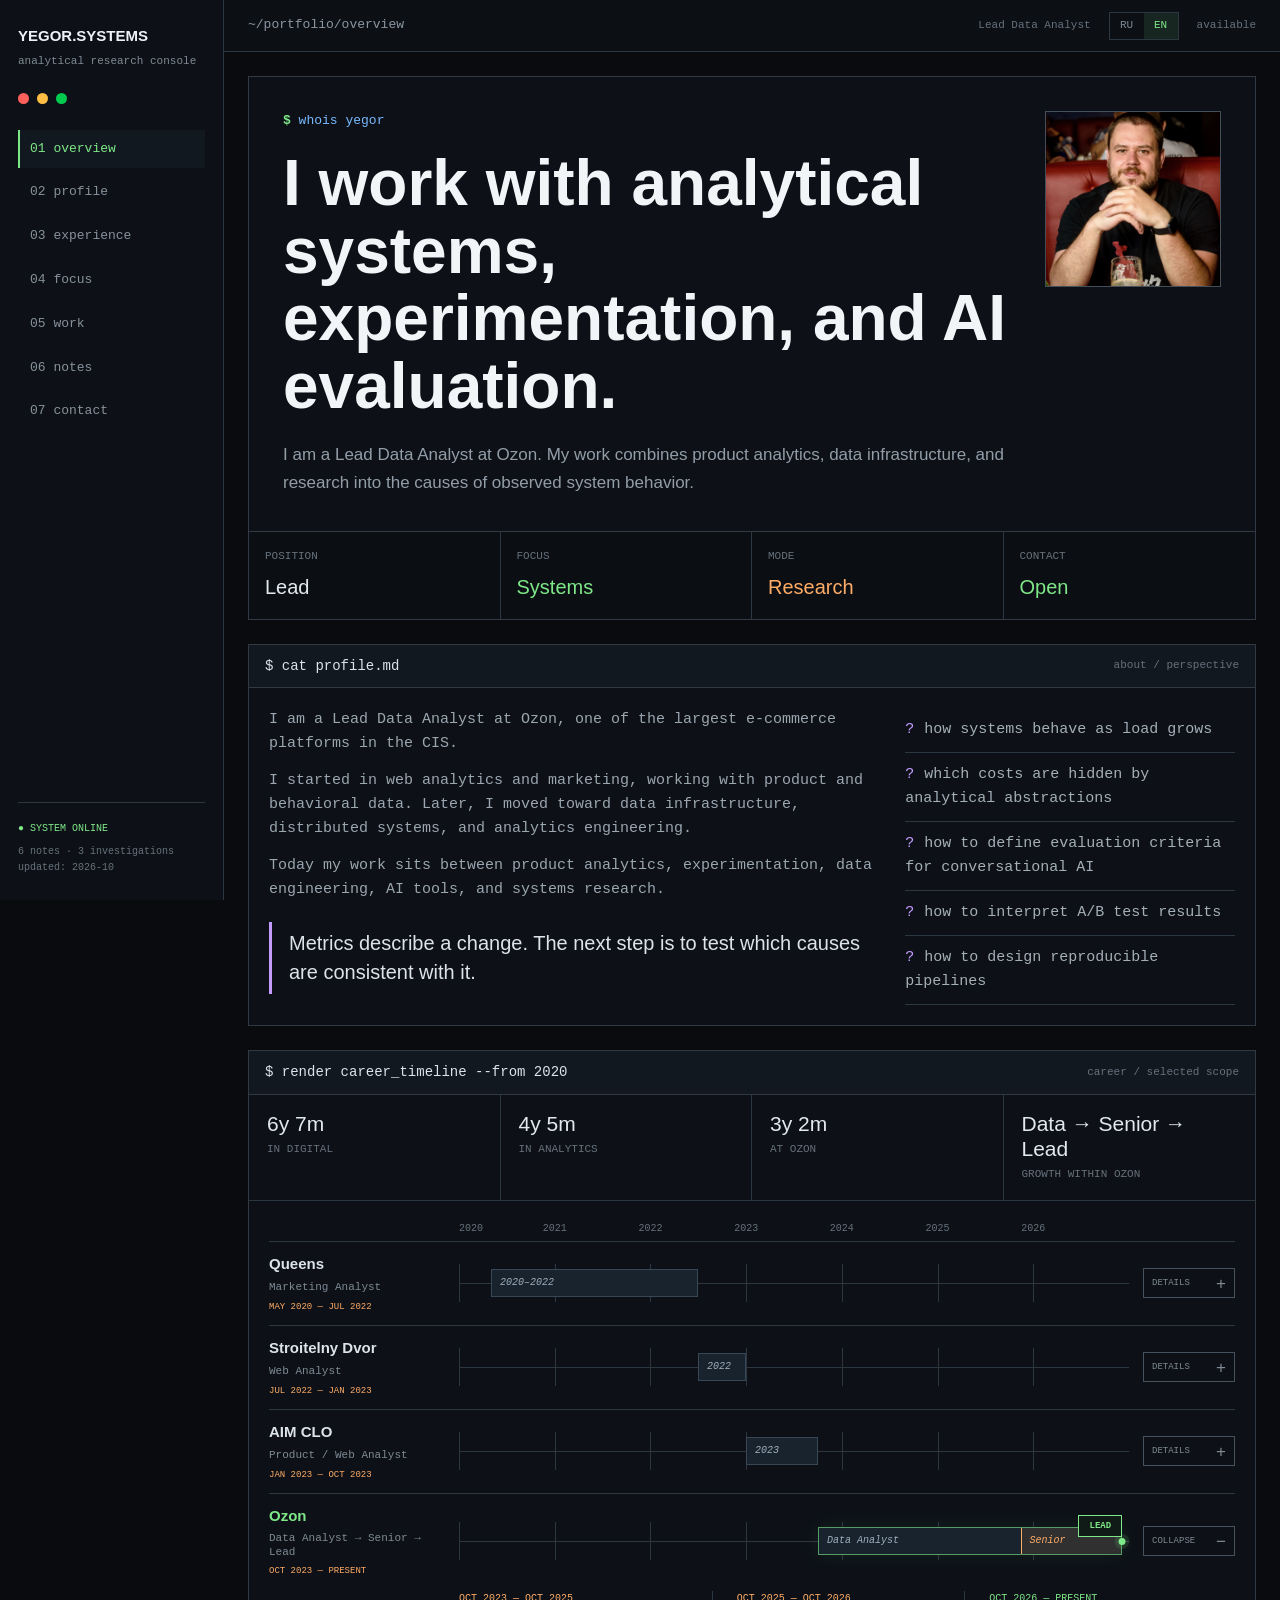
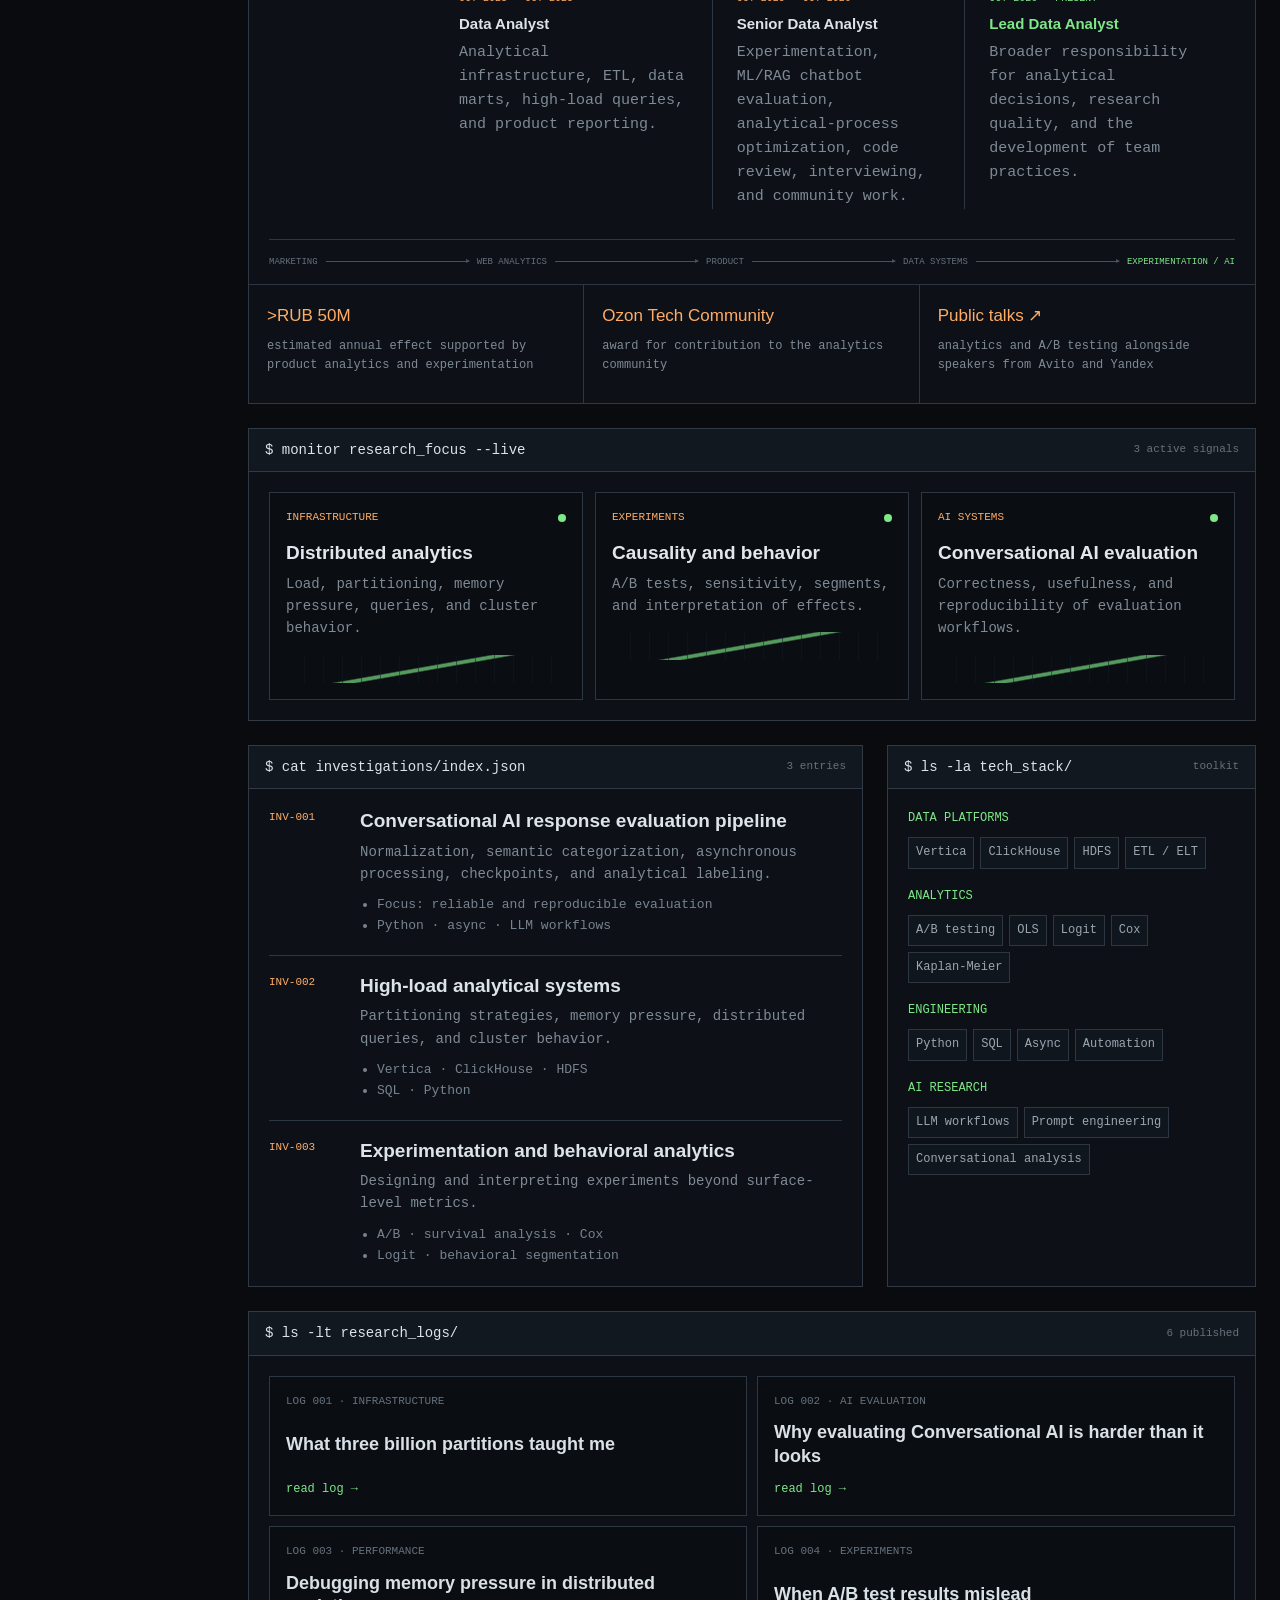
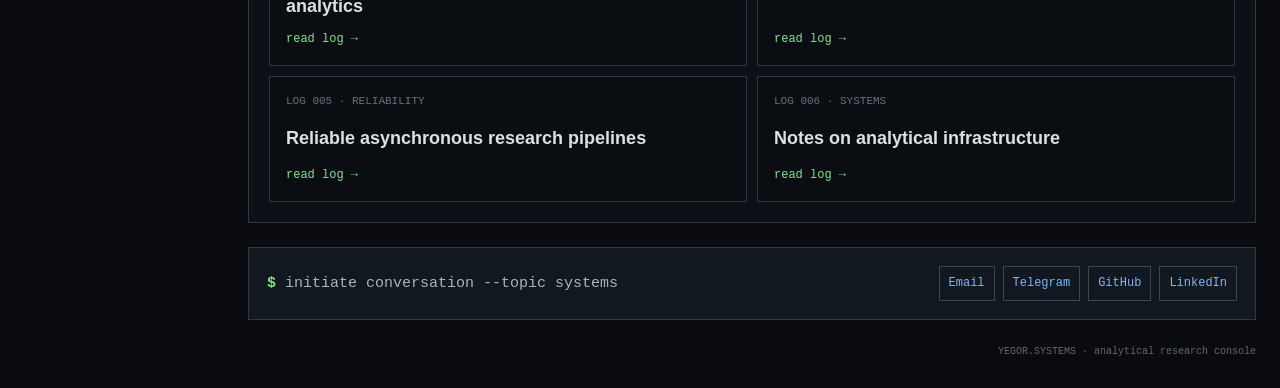
==== commit d6f889bc: "Update portfolio with Lead Data Analyst role" ====
--- a/en/index.html
+++ b/en/index.html
@@ -3,7 +3,7 @@
 <head>
     <meta charset="UTF-8">
     <meta name="viewport" content="width=device-width, initial-scale=1.0">
-    <meta name="description" content="Yegor Lukyanov's portfolio: analytical systems, experimentation, data infrastructure, and AI evaluation.">
+    <meta name="description" content="Yegor Lukyanov's portfolio: Lead Data Analyst working with analytical systems, experimentation, data infrastructure, and AI evaluation.">
     <title>Yegor Lukyanov | Analytical Systems</title>
     <link rel="canonical" href="https://luckyenough64.github.io/portfolio/en/">
     <link rel="alternate" hreflang="ru" href="https://luckyenough64.github.io/portfolio/">
@@ -19,29 +19,29 @@
             <div class="sidebar-role">analytical research console</div>
             <div class="buttons" aria-label="Terminal easter eggs"><span class="button close"></span><span class="button minimize"></span><span class="button maximize"></span></div>
             <nav class="sidebar-nav" aria-label="Navigation"><a class="active" href="#overview">01 overview</a><a href="#about">02 profile</a><a href="#experience">03 experience</a><a href="#focus">04 focus</a><a href="#work">05 work</a><a href="#logs">06 notes</a><a href="#contacts">07 contact</a></nav>
-            <div class="sidebar-footer"><div class="system-online">● SYSTEM ONLINE</div><div>6 notes · 3 investigations</div><div>updated: 2026-07</div></div>
+            <div class="sidebar-footer"><div class="system-online">● SYSTEM ONLINE</div><div>6 notes · 3 investigations</div><div>updated: 2026-10</div></div>
         </aside>
         <main class="main">
-            <header class="toolbar"><button class="mobile-menu" type="button" aria-controls="sidebar" aria-expanded="false">≡</button><span class="toolbar-crumb">~/portfolio/overview</span><div class="toolbar-meta"><span>Senior Data Analyst</span><nav class="language-switch" aria-label="Language"><a data-language="ru" href="../index.html">RU</a><a class="active" data-language="en" href="index.html" aria-current="page">EN</a></nav><span>available</span></div></header>
+            <header class="toolbar"><button class="mobile-menu" type="button" aria-controls="sidebar" aria-expanded="false">≡</button><span class="toolbar-crumb">~/portfolio/overview</span><div class="toolbar-meta"><span>Lead Data Analyst</span><nav class="language-switch" aria-label="Language"><a data-language="ru" href="../index.html">RU</a><a class="active" data-language="en" href="index.html" aria-current="page">EN</a></nav><span>available</span></div></header>
             <div class="dashboard">
                 <section id="overview">
-                    <div class="identity"><div><div class="command"><b>$</b> whois yegor</div><h1>I work with analytical systems, experimentation, and AI evaluation.</h1><p class="identity-copy">I am a Senior Data Analyst at Ozon. My work combines product analytics, data infrastructure, and research into the causes of observed system behavior.</p></div><img class="profile-photo" src="../photo-000.jpg" alt="Yegor Lukyanov"></div>
-                    <div class="status-grid" aria-label="Profile summary"><div class="status-item"><div class="status-label">position</div><div class="status-value">Senior</div></div><div class="status-item"><div class="status-label">focus</div><div class="status-value green">Systems</div></div><div class="status-item"><div class="status-label">mode</div><div class="status-value orange">Research</div></div><div class="status-item"><div class="status-label">contact</div><div class="status-value green">Open</div></div></div>
+                    <div class="identity"><div><div class="command"><b>$</b> whois yegor</div><h1>I work with analytical systems, experimentation, and AI evaluation.</h1><p class="identity-copy">I am a Lead Data Analyst at Ozon. My work combines product analytics, data infrastructure, and research into the causes of observed system behavior.</p></div><img class="profile-photo" src="../photo-000.jpg" alt="Yegor Lukyanov"></div>
+                    <div class="status-grid" aria-label="Profile summary"><div class="status-item"><div class="status-label">position</div><div class="status-value">Lead</div></div><div class="status-item"><div class="status-label">focus</div><div class="status-value green">Systems</div></div><div class="status-item"><div class="status-label">mode</div><div class="status-value orange">Research</div></div><div class="status-item"><div class="status-label">contact</div><div class="status-value green">Open</div></div></div>
                 </section>
                 <section class="console-section" id="about">
                     <header class="section-header"><h2>$ cat profile.md</h2><span>about / perspective</span></header>
-                    <div class="section-body about-grid"><div class="about-copy"><p>I am a Senior Data Analyst at Ozon, one of the largest e-commerce platforms in the CIS.</p><p>I started in web analytics and marketing, working with product and behavioral data. Later, I moved toward data infrastructure, distributed systems, and analytics engineering.</p><p>Today my work sits between product analytics, experimentation, data engineering, AI tools, and systems research.</p><div class="about-quote">Metrics describe a change. The next step is to test which causes are consistent with it.</div></div><ul class="interest-list"><li>how systems behave as load grows</li><li>which costs are hidden by analytical abstractions</li><li>how to define evaluation criteria for conversational AI</li><li>how to interpret A/B test results</li><li>how to design reproducible pipelines</li></ul></div>
+                    <div class="section-body about-grid"><div class="about-copy"><p>I am a Lead Data Analyst at Ozon, one of the largest e-commerce platforms in the CIS.</p><p>I started in web analytics and marketing, working with product and behavioral data. Later, I moved toward data infrastructure, distributed systems, and analytics engineering.</p><p>Today my work sits between product analytics, experimentation, data engineering, AI tools, and systems research.</p><div class="about-quote">Metrics describe a change. The next step is to test which causes are consistent with it.</div></div><ul class="interest-list"><li>how systems behave as load grows</li><li>which costs are hidden by analytical abstractions</li><li>how to define evaluation criteria for conversational AI</li><li>how to interpret A/B test results</li><li>how to design reproducible pipelines</li></ul></div>
                 </section>
                 <section class="console-section career-section" id="experience">
                     <header class="section-header"><h2>$ render career_timeline --from 2020</h2><span>career / selected scope</span></header>
                     <div class="section-body career-body">
-                        <div class="career-summary" aria-label="Experience summary"><div><strong data-duration-start="2020-05">6y 2m</strong><span>in digital</span></div><div><strong data-duration-start="2022-07">4y</strong><span>in analytics</span></div><div><strong data-duration-start="2023-10">2y 9m</strong><span>at Ozon</span></div><div><strong>Data → Senior</strong><span>growth within Ozon</span></div></div>
+                        <div class="career-summary" aria-label="Experience summary"><div><strong data-duration-start="2020-05">6y 5m</strong><span>in digital</span></div><div><strong data-duration-start="2022-07">4y 3m</strong><span>in analytics</span></div><div><strong data-duration-start="2023-10">3y</strong><span>at Ozon</span></div><div><strong>Data → Senior → Lead</strong><span>growth within Ozon</span></div></div>
                         <div class="career-chart" aria-label="Career timeline since 2020">
                             <div class="career-years" aria-hidden="true"><span></span><div><i>2020</i><i>2021</i><i>2022</i><i>2023</i><i>2024</i><i>2025</i><i>2026</i></div><span></span></div>
                             <details class="career-row" data-career-start="2020-05" data-career-end="2022-07" style="--career-start: 4.8%; --career-width: 30.9%;"><summary><span class="career-place"><strong>Queens</strong><small>Marketing Analyst</small><time>May 2020 — Jul 2022</time></span><span class="career-track"><i class="career-bar"><b>2020–2022</b></i></span><span class="career-toggle" aria-hidden="true"><i class="career-toggle-open">details</i><i class="career-toggle-close">collapse</i></span></summary><div class="career-detail"><p>Marketing analytics, performance channels with a monthly budget above RUB 1M, website prototyping, and work across the digital product cycle.</p><div class="career-tags"><span>acquisition</span><span>web analytics</span><span>SEO</span><span>product briefs</span></div></div></details>
                             <details class="career-row" data-career-start="2022-07" data-career-end="2023-01" style="--career-start: 35.7%; --career-width: 7.2%;"><summary><span class="career-place"><strong>Stroitelny Dvor</strong><small>Web Analyst</small><time>Jul 2022 — Jan 2023</time></span><span class="career-track"><i class="career-bar"><b>2022</b></i></span><span class="career-toggle" aria-hidden="true"><i class="career-toggle-open">details</i><i class="career-toggle-close">collapse</i></span></summary><div class="career-detail"><p>BI reporting, analytics automation, Vertica, statistical research, and A/B testing.</p><div class="career-tags"><span>Power BI</span><span>DataLens</span><span>Vertica</span><span>KNIME</span><span>Python</span></div></div></details>
                             <details class="career-row" data-career-start="2023-01" data-career-end="2023-10" style="--career-start: 42.9%; --career-width: 10.7%;"><summary><span class="career-place"><strong>AIM CLO</strong><small>Product / Web Analyst</small><time>Jan 2023 — Oct 2023</time></span><span class="career-track"><i class="career-bar"><b>2023</b></i></span><span class="career-toggle" aria-hidden="true"><i class="career-toggle-open">details</i><i class="career-toggle-close">collapse</i></span></summary><div class="career-detail"><p>Product and user-behavior research, metrics and A/B tests, a GA4 migration, API-based ETL, and product-metric forecasting.</p><div class="career-tags"><span>product analytics</span><span>GA4</span><span>ETL</span><span>forecasting</span><span>Python / R</span></div></div></details>
-                            <details class="career-row career-row-current" data-career-start="2023-10" data-career-end="present" style="--career-start: 53.6%; --career-width: 39.6%;" open><summary><span class="career-place"><strong>Ozon</strong><small>Data Analyst → Senior</small><time>Oct 2023 — present</time></span><span class="career-track"><i class="career-bar career-bar-ozon"><b>Data Analyst</b><b>Senior</b></i></span><span class="career-toggle" aria-hidden="true"><i class="career-toggle-open">details</i><i class="career-toggle-close">collapse</i></span></summary><div class="career-detail career-detail-ozon"><div><time>Oct 2023 — Oct 2025</time><h3>Data Analyst</h3><p>Analytical infrastructure, ETL, data marts, high-load queries, and product reporting.</p></div><div><time>Oct 2025 — present</time><h3>Senior Data Analyst</h3><p>Experimentation, ML/RAG chatbot evaluation, analytical-process optimization, code review, interviewing, and community work.</p></div></div></details>
+                            <details class="career-row career-row-current" data-career-start="2023-10" data-career-end="present" style="--career-start: 53.6%; --career-width: 39.6%;" open><summary><span class="career-place"><strong>Ozon</strong><small>Data Analyst → Senior → Lead</small><time>Oct 2023 — present</time></span><span class="career-track"><i class="career-bar career-bar-ozon"><b>Data Analyst</b><b>Senior</b></i><i class="career-lead-marker"><b>Lead</b></i></span><span class="career-toggle" aria-hidden="true"><i class="career-toggle-open">details</i><i class="career-toggle-close">collapse</i></span></summary><div class="career-detail career-detail-ozon"><div><time>Oct 2023 — Oct 2025</time><h3>Data Analyst</h3><p>Analytical infrastructure, ETL, data marts, high-load queries, and product reporting.</p></div><div><time>Oct 2025 — Oct 2026</time><h3>Senior Data Analyst</h3><p>Experimentation, ML/RAG chatbot evaluation, analytical-process optimization, code review, interviewing, and community work.</p></div><div class="career-role-current"><time>Oct 2026 — present</time><h3>Lead Data Analyst</h3><p>Broader responsibility for analytical decisions, research quality, and the development of team practices.</p></div></div></details>
                         </div>
                         <div class="career-progression"><span>MARKETING</span><i></i><span>WEB ANALYTICS</span><i></i><span>PRODUCT</span><i></i><span>DATA SYSTEMS</span><i></i><span>EXPERIMENTATION / AI</span></div>
                         <div class="career-impact" aria-label="Selected outcomes"><div><strong>&gt;RUB 50M</strong><p>estimated annual effect supported by product analytics and experimentation</p></div><div><strong>Ozon Tech Community</strong><p>award for contribution to the analytics community</p></div><a href="https://t.me/trisigma_avito/155" target="_blank" rel="noopener noreferrer"><strong>Public talks ↗</strong><p>analytics and A/B testing alongside speakers from Avito and Yandex</p></a></div>
--- a/style.css
+++ b/style.css
@@ -545,6 +545,13 @@
     margin-top: 3px;
 }
 
+.career-row-current .career-place small {
+    line-height: 1.35;
+    overflow: visible;
+    text-overflow: clip;
+    white-space: normal;
+}
+
 .career-place time {
     color: var(--orange);
     display: block;
@@ -605,7 +612,7 @@
 .career-bar-ozon {
     align-items: stretch;
     display: grid;
-    grid-template-columns: 24fr 9fr;
+    grid-template-columns: 24fr 12fr;
 }
 
 .career-bar-ozon b {
@@ -614,9 +621,33 @@
 }
 
 .career-bar-ozon b:last-child {
-    background: rgba(126, 231, 135, .16);
-    border-left: 1px solid var(--green);
-    color: var(--green);
+    background: rgba(255, 169, 92, .1);
+    border-left: 1px solid var(--orange);
+    color: var(--orange);
+}
+
+.career-lead-marker {
+    align-items: center;
+    background: #101a16;
+    border: 1px solid var(--green);
+    color: var(--green);
+    display: flex;
+    height: 22px;
+    justify-content: center;
+    left: calc(var(--career-start) + var(--career-width));
+    min-width: 44px;
+    padding: 0 7px;
+    position: absolute;
+    top: -7px;
+    transform: translateX(-100%);
+    z-index: 3;
+}
+
+.career-lead-marker b {
+    font-size: 9px;
+    font-style: normal;
+    font-weight: 600;
+    text-transform: uppercase;
 }
 
 .career-row-current .career-track::before {
@@ -693,7 +724,7 @@
 .career-detail-ozon {
     display: grid;
     gap: 24px;
-    grid-template-columns: repeat(2, minmax(0, 1fr));
+    grid-template-columns: repeat(3, minmax(0, 1fr));
 }
 
 .career-detail-ozon > div + div {
@@ -714,6 +745,11 @@
     font-family: Arial, sans-serif;
     font-size: 15px;
     margin-bottom: 5px;
+}
+
+.career-role-current h3,
+.career-role-current time {
+    color: var(--green);
 }
 
 .career-progression {
